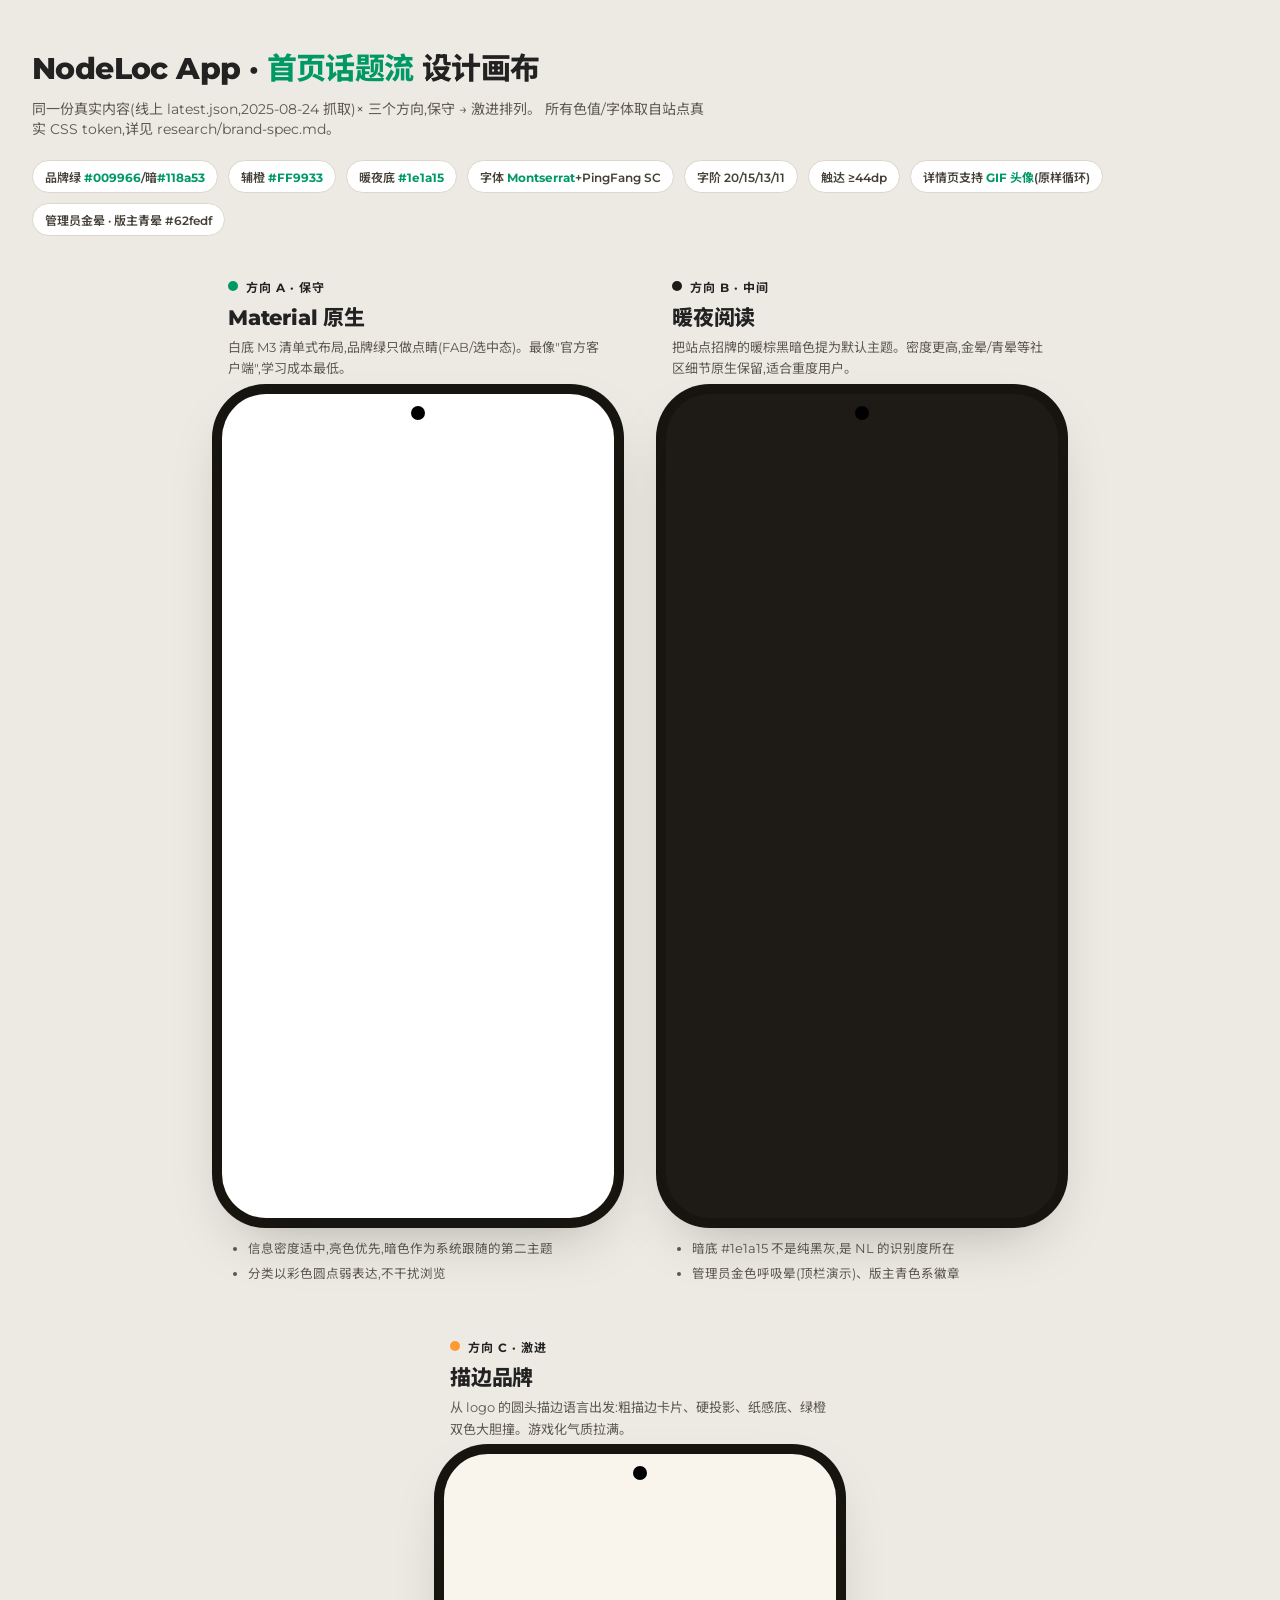
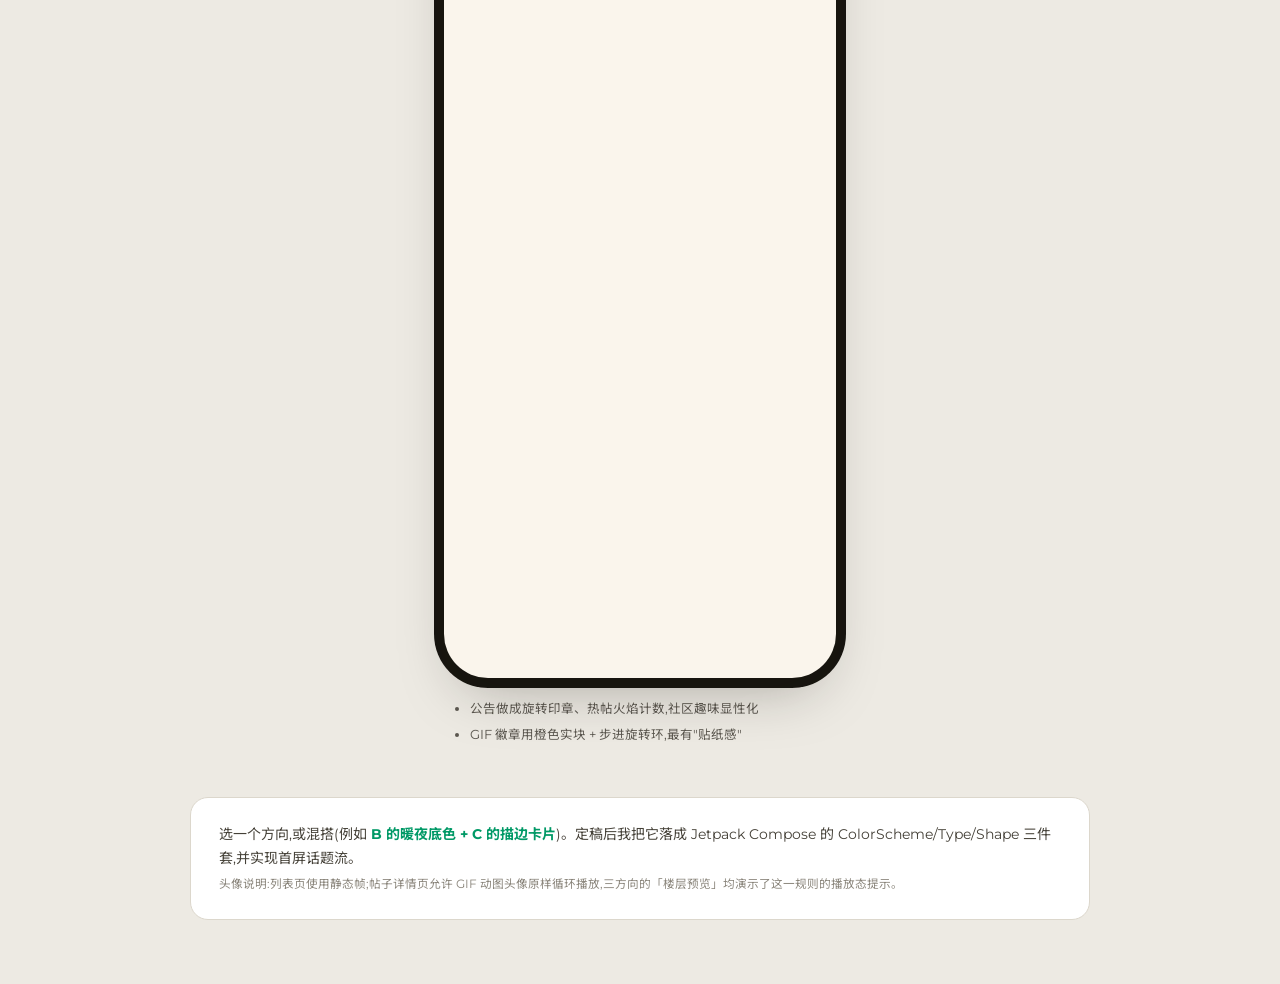
==== design/index.html @ 87868654 "docs: 画布重命名为 index.html 以适配 GitHub Pages 直链" ====
<!doctype html>
<html lang="zh-CN">
<head>
<meta charset="utf-8">
<meta name="viewport" content="width=device-width,initial-scale=1">
<title>NodeLoc App 设计画布 · 三方向</title>
<link rel="preconnect" href="https://fonts.googleapis.com">
<link href="https://fonts.googleapis.com/css2?family=Montserrat:wght@500;600;700;800&family=Noto+Sans+SC:wght@400;500;700&display=swap" rel="stylesheet">
<style>
/* ============ 画布页自身(非手机屏) ============ */
*{margin:0;padding:0;box-sizing:border-box}
body{background:#edeae3;font-family:Montserrat,"Noto Sans SC","PingFang SC",sans-serif;color:#222;
     padding:44px 32px 64px;-webkit-font-smoothing:antialiased}
.intro{max-width:1340px;margin:0 auto 40px}
.intro h1{font-size:30px;font-weight:800;letter-spacing:-.02em}
.intro h1 em{font-style:normal;color:#009966}
.intro>p{margin-top:10px;font-size:14px;color:#5c5850;max-width:76ch;text-wrap:pretty}
.sys{margin-top:22px;display:flex;flex-wrap:wrap;gap:10px}
.sys span{font-size:12px;font-weight:600;padding:7px 12px;border-radius:999px;background:#fff;color:#454138;border:1px solid #dcd7cc}
.sys span b{color:#009966}
.phones{display:flex;gap:52px;justify-content:center;align-items:flex-start;flex-wrap:wrap;max-width:1400px;margin:0 auto}
.phone{width:392px}
.pitch{padding:0 6px 14px}
.pitch .tag{display:inline-flex;align-items:center;gap:8px;font-size:12px;font-weight:700;letter-spacing:.08em;text-transform:uppercase}
.pitch .tag i{width:10px;height:10px;border-radius:50%;display:inline-block}
.pitch h2{font-size:21px;font-weight:800;margin-top:6px;letter-spacing:-.01em}
.pitch p{font-size:13px;line-height:1.65;color:#5c5850;margin-top:6px;text-wrap:pretty}
.screen{position:relative;width:392px;height:824px;border-radius:44px;overflow:hidden;
        box-shadow:0 24px 60px -18px rgba(30,26,21,.35),0 0 0 10px #17150f;transform-origin:top left}
.punch{position:absolute;top:12px;left:50%;transform:translateX(-50%);width:14px;height:14px;border-radius:50%;background:#000;z-index:60}
.notes{padding:16px 8px 0;font-size:12.5px;line-height:1.7;color:#5c5850}
.notes li{margin-left:18px;margin-top:4px;text-wrap:pretty}
.pick{max-width:900px;margin:52px auto 0;background:#fff;border:1px solid #dcd7cc;border-radius:18px;padding:24px 28px;
      font-size:14px;line-height:1.75;color:#454138;text-wrap:pretty}
.pick b{color:#009966}

/* ============ 共享手机内部结构 ============ */
.app{position:absolute;inset:0;display:flex;flex-direction:column}
.sbar{height:38px;display:flex;align-items:center;justify-content:space-between;padding:0 26px;font-size:12.5px;font-weight:700;flex:none}
.sbar svg{vertical-align:-2px}
.abar{height:58px;display:flex;align-items:center;gap:12px;padding:0 18px;flex:none;z-index:50}
.abar .logo{height:21px;display:block}
.abar .grow{flex:1}
.iconbtn{width:42px;height:42px;border-radius:50%;display:flex;align-items:center;justify-content:center;cursor:pointer}
.me{position:relative;width:36px;height:36px;border-radius:50%}
.me img{width:100%;height:100%;border-radius:50%;display:block;object-fit:cover}
.chips{display:flex;gap:8px;padding:10px 16px 12px;overflow:hidden;flex:none}
.chip{flex:none;height:36px;padding:0 13px;border-radius:999px;display:inline-flex;align-items:center;gap:7px;
      font-size:13px;font-weight:600;white-space:nowrap;cursor:pointer}
.chip .dot{width:8px;height:8px;border-radius:50%}
.list{flex:1;overflow:hidden;padding:2px 14px 8px;display:flex;flex-direction:column;gap:9px}
.row{border-radius:16px;padding:12px 14px;display:flex;gap:12px;min-height:74px;cursor:pointer}
.avwrap{flex:none;position:relative;width:44px;height:44px}
.av{width:44px;height:44px;border-radius:50%;object-fit:cover;display:block}
.la{width:44px;height:44px;border-radius:50%;display:flex;align-items:center;justify-content:center;
    font-weight:800;font-size:18px}
.rmain{flex:1;min-width:0}
.rtitle{font-size:15px;font-weight:600;line-height:1.38;display:-webkit-box;-webkit-line-clamp:2;-webkit-box-orient:vertical;overflow:hidden;text-wrap:pretty}
.rmeta{display:flex;align-items:center;gap:11px;margin-top:7px;font-size:12px;font-weight:500}
.rmeta .cat{display:inline-flex;align-items:center;gap:5px;font-weight:700}
.rmeta .cat i{width:8px;height:8px;border-radius:50%;display:inline-block}
.rmeta .m{display:inline-flex;align-items:center;gap:4px}
.pin{display:inline-flex;align-items:center;gap:4px;font-size:10.5px;font-weight:800;padding:2px 8px;border-radius:6px;letter-spacing:.05em;vertical-align:2px;margin-right:6px}
.hotf{color:#F1592A;font-weight:800}
/* 楼层预览(帖子详情·GIF头像规则) */
.floor{margin:2px 14px 10px;border-radius:16px;padding:12px 14px;flex:none}
.floor .fh{display:flex;align-items:center;gap:11px}
.floor .fav{position:relative;width:42px;height:42px;flex:none}
.floor .fav img,.floor .fav .la{width:42px;height:42px;border-radius:50%}
.floor .fn{font-size:13.5px;font-weight:700}
.floor .fs{font-size:11.5px;margin-top:2px;font-weight:500}
.gifbadge{margin-left:auto;display:inline-flex;align-items:center;gap:5px;font-size:10px;font-weight:800;letter-spacing:.06em;
          padding:4px 9px;border-radius:999px;flex:none}
.floor p{font-size:13px;line-height:1.6;margin-top:9px;display:-webkit-box;-webkit-line-clamp:2;-webkit-box-orient:vertical;overflow:hidden;text-wrap:pretty}
@keyframes gifring{to{transform:rotate(360deg)}}
.gifring{position:absolute;inset:-4px;border-radius:50%;pointer-events:none}
/* 底部导航 */
.nav{height:78px;display:flex;align-items:flex-start;padding-top:9px;flex:none}
.nv{flex:1;display:flex;flex-direction:column;align-items:center;gap:3px;font-size:11px;font-weight:600;cursor:pointer}
.nvpill{width:56px;height:30px;border-radius:999px;display:flex;align-items:center;justify-content:center}
.fab{position:absolute;right:18px;bottom:96px;width:56px;height:56px;border-radius:18px;display:flex;align-items:center;justify-content:center;
     cursor:pointer;box-shadow:0 10px 24px -6px rgba(0,153,102,.5)}
.fabc{position:absolute;left:50%;bottom:88px;transform:translateX(-50%);width:62px;height:62px;border-radius:50%;
      display:flex;align-items:center;justify-content:center;cursor:pointer}

/* ============ 方向 A · Material 原生 ============ */
.dir-a .screen{background:#fff}
.dir-a .sbar{color:#222}
.dir-a .abar{background:#fff;border-bottom:1px solid #eceef0}
.dir-a .iconbtn{color:#45494d}
.dir-a .me{box-shadow:0 0 0 2px #fff,0 0 0 4px #00996633}
.dir-a .chips{background:#fff}
.dir-a .chip{background:#f3f4f6;color:#5c6166}
.dir-a .chip.on{background:#e2f3ec;color:#007a52}
.dir-a .chip .dot{opacity:.9}
.dir-a .row{background:#f8f9fa}
.dir-a .rtitle{color:#202124}
.dir-a .rmeta{color:#697077}
.dir-a .pin{background:#F1592A;color:#fff}
.dir-a .floor{background:#f2f7f5;border:1px solid #e2ebe7}
.dir-a .fn{color:#202124}.dir-a .fs{color:#697077}.dir-a .floor p{color:#3c4043}
.dir-a .gifbadge{background:#e2f3ec;color:#007a52}
.dir-a .gifring{background:conic-gradient(#009966 25%,transparent 0 100%);animation:gifring 2.4s linear infinite;opacity:.85}
.dir-a .nav{background:#fff;border-top:1px solid #eceef0}
.dir-a .nv{color:#9aa0a6}
.dir-a .nv.on{color:#007a52}
.dir-a .nvpill{background:transparent}
.dir-a .nv.on .nvpill{background:#e2f3ec}
.dir-a .fab{background:#009966;color:#fff}
.dir-a .hotf{color:#c5221f}

/* ============ 方向 B · 暖夜阅读 ============ */
.dir-b .screen{background:#1e1a15}
.dir-b .sbar{color:#ddd6cb}
.dir-b .abar{background:#12100d}
.dir-b .iconbtn{color:#b9ac99}
.dir-b .me{box-shadow:0 0 0 2px #12100d,0 0 0 3.5px #f5bf03;animation:pulseB 3s ease-in-out infinite}
@keyframes pulseB{0%,100%{box-shadow:0 0 0 2px #12100d,0 0 10px 2px rgba(245,191,3,.35)}50%{box-shadow:0 0 0 2px #12100d,0 0 20px 5px rgba(245,191,3,.6)}}
.dir-b .chip{background:#2a241d;color:#b3a793}
.dir-b .chip.on{background:#12331f;color:#3ecf82}
.dir-b .row{background:#272119;border:1px solid #372f24}
.dir-b .rtitle{color:#e8e0d2}
.dir-b .rmeta{color:#a39684}
.dir-b .pin{background:#F1592A;color:#fff}
.dir-b .hotf{color:#ff7a45}
.dir-b .floor{background:#231d16;border:1px solid #372f24}
.dir-b .fn{color:#efe7d8}.dir-b .fs{color:#a39684}.dir-b .floor p{color:#cfc4b1}
.dir-b .gifbadge{background:#0e2e22;color:#62fedf}
.dir-b .gifring{background:conic-gradient(#118a53 25%,transparent 0 100%);animation:gifring 2.4s linear infinite;opacity:.9}
.dir-b .nav{background:#12100d}
.dir-b .nv{color:#7a7060}
.dir-b .nv.on{color:#3ecf82}
.dir-b .list{gap:8px}
.dir-b .row{min-height:70px;padding:11px 13px}

/* ============ 方向 C · 描边品牌 ============ */
.dir-c .screen{background:#faf5ec}
.dir-c .sbar{color:#223029}
.dir-c .abar{background:#faf5ec;border-bottom:2px solid #223029}
.dir-c .abar .logo{height:26px}
.dir-c .iconbtn{color:#223029;border:2px solid #223029;background:#fff}
.dir-c .me{box-shadow:0 0 0 2px #faf5ec,0 0 0 4px #223029}
.dir-c .chip{background:#fff;border:2px solid #223029;color:#223029;border-radius:12px}
.dir-c .chip.on{background:#009966;border-color:#223029;color:#fff}
.dir-c .chip:not(.on) .dot{outline:2px solid #223029;outline-offset:-2px}
.dir-c .row{background:#fff;border:2px solid #223029;border-radius:18px;box-shadow:4px 4px 0 rgba(34,48,41,.14)}
.dir-c .rtitle{color:#223029}
.dir-c .rmeta{color:#68736d}
.dir-c .pin{background:#fff;color:#c2410c;border:2px solid #F1592A;transform:rotate(-3deg)}
.dir-c .hotf{color:#c2410c}
.dir-c .floor{background:#fff;border:2px dashed #223029;border-radius:18px}
.dir-c .fn{color:#223029}.dir-c .fs{color:#68736d}.dir-c .floor p{color:#414d47}
.dir-c .gifbadge{background:#FF9933;color:#223029;border:2px solid #223029}
.dir-c .gifring{background:conic-gradient(#FF9933 25%,#223029 0 50%,transparent 0 100%);animation:gifring 2s steps(4) infinite}
.dir-c .nav{background:#faf5ec;border-top:2px solid #223029}
.dir-c .nv{color:#8a938d}
.dir-c .nv.on{color:#223029;font-weight:800}
</style>
</head>
<body>

<header class="intro">
  <h1>NodeLoc App · <em>首页话题流</em> 设计画布</h1>
  <p>同一份真实内容(线上 latest.json,2025-08-24 抓取)× 三个方向,保守 → 激进排列。
     所有色值/字体取自站点真实 CSS token,详见 research/brand-spec.md。</p>
  <div class="sys">
    <span>品牌绿 <b>#009966</b>/暗<b>#118a53</b></span><span>辅橙 <b>#FF9933</b></span>
    <span>暖夜底 <b>#1e1a15</b></span><span>字体 <b>Montserrat</b>+PingFang SC</span>
    <span>字阶 20/15/13/11</span><span>触达 ≥44dp</span><span>详情页支持 <b>GIF 头像</b>(原样循环)</span>
    <span>管理员金晕 · 版主青晕 #62fedf</span>
  </div>
</header>

<main class="phones">

<!-- ═══════════ A ═══════════ -->
<section class="phone dir-a">
  <div class="pitch">
    <span class="tag"><i style="background:#009966"></i>方向 A · 保守</span>
    <h2>Material 原生</h2>
    <p>白底 M3 清单式布局,品牌绿只做点睛(FAB/选中态)。最像"官方客户端",学习成本最低。</p>
  </div>
  <div class="screen"><div class="punch"></div><div class="app" id="app-a"></div></div>
  <ul class="notes"><li>信息密度适中,亮色优先,暗色作为系统跟随的第二主题</li><li>分类以彩色圆点弱表达,不干扰浏览</li></ul>
</section>

<!-- ═══════════ B ═══════════ -->
<section class="phone dir-b">
  <div class="pitch">
    <span class="tag"><i style="background:#1e1a15"></i>方向 B · 中间</span>
    <h2>暖夜阅读</h2>
    <p>把站点招牌的暖棕黑暗色提为默认主题。密度更高,金晕/青晕等社区细节原生保留,适合重度用户。</p>
  </div>
  <div class="screen"><div class="punch"></div><div class="app" id="app-b"></div></div>
  <ul class="notes"><li>暗底 #1e1a15 不是纯黑灰,是 NL 的识别度所在</li><li>管理员金色呼吸晕(顶栏演示)、版主青色系徽章</li></ul>
</section>

<!-- ═══════════ C ═══════════ -->
<section class="phone dir-c">
  <div class="pitch">
    <span class="tag"><i style="background:#FF9933"></i>方向 C · 激进</span>
    <h2>描边品牌</h2>
    <p>从 logo 的圆头描边语言出发:粗描边卡片、硬投影、纸感底、绿橙双色大胆撞。游戏化气质拉满。</p>
  </div>
  <div class="screen"><div class="punch"></div><div class="app" id="app-c"></div></div>
  <ul class="notes"><li>公告做成旋转印章、热帖火焰计数,社区趣味显性化</li><li>GIF 徽章用橙色实块 + 步进旋转环,最有"贴纸感"</li></ul>
</section>

</main>

<footer class="pick">
  选一个方向,或混搭(例如 <b>B 的暖夜底色 + C 的描边卡片</b>)。定稿后我把它落成 Jetpack Compose 的
  ColorScheme/Type/Shape 三件套,并实现首屏话题流。
  <br><small style="color:#8a857b">头像说明:列表页使用静态帧;帖子详情页允许 GIF 动图头像原样循环播放,三方向的「楼层预览」均演示了这一规则的播放态提示。</small>
</footer>

<script>
const ICONS={
 search:'<svg width="21" height="21" viewBox="0 0 24 24" fill="none" stroke="currentColor" stroke-width="2.4" stroke-linecap="round"><circle cx="11" cy="11" r="7"/><path d="m20 20-3.5-3.5"/></svg>',
 bell:'<svg width="21" height="21" viewBox="0 0 24 24" fill="none" stroke="currentColor" stroke-width="2.2" stroke-linecap="round" stroke-linejoin="round"><path d="M18 8a6 6 0 0 0-12 0c0 7-3 8-3 8h18s-3-1-3-8"/><path d="M13.7 20a2 2 0 0 1-3.4 0"/></svg>',
 home:'<svg width="22" height="22" viewBox="0 0 24 24" fill="none" stroke="currentColor" stroke-width="2.2" stroke-linecap="round" stroke-linejoin="round"><path d="m3 10 9-7 9 7v10a1 1 0 0 1-1 1h-5v-6h-6v6H4a1 1 0 0 1-1-1z"/></svg>',
 grid:'<svg width="22" height="22" viewBox="0 0 24 24" fill="none" stroke="currentColor" stroke-width="2.2" stroke-linecap="round"><rect x="3" y="3" width="7" height="7" rx="1.5"/><rect x="14" y="3" width="7" height="7" rx="1.5"/><rect x="3" y="14" width="7" height="7" rx="1.5"/><rect x="14" y="14" width="7" height="7" rx="1.5"/></svg>',
 msg:'<svg width="22" height="22" viewBox="0 0 24 24" fill="none" stroke="currentColor" stroke-width="2.2" stroke-linecap="round" stroke-linejoin="round"><path d="M21 12a8 8 0 0 1-8 8H4l2.4-2.4A8 8 0 1 1 21 12z"/></svg>',
 user:'<svg width="22" height="22" viewBox="0 0 24 24" fill="none" stroke="currentColor" stroke-width="2.2" stroke-linecap="round"><circle cx="12" cy="8" r="4"/><path d="M4 21c1.5-4 5-5.5 8-5.5s6.5 1.5 8 5.5"/></svg>,
 plus:'<svg width="26" height="26" viewBox="0 0 24 24" fill="none" stroke="currentColor" stroke-width="2.6" stroke-linecap="round"><path d="M12 5v14M5 12h14"/></svg>'.replace('</svg>,',''),
 bubble:'<svg width="13" height="13" viewBox="0 0 24 24" fill="none" stroke="currentColor" stroke-width="2.6" stroke-linecap="round" stroke-linejoin="round"><path d="M21 12a8 8 0 0 1-8 8H4l2.4-2.4A8 8 0 1 1 21 12z"/></svg>',
 eye:'<svg width="14" height="14" viewBox="0 0 24 24" fill="none" stroke="currentColor" stroke-width="2.4" stroke-linecap="round" stroke-linejoin="round"><path d="M2 12s3.5-7 10-7 10 7 10 7-3.5 7-10 7-10-7-10-7z"/><circle cx="12" cy="12" r="3"/></svg>',
 flame:'<svg width="12" height="12" viewBox="0 0 24 24" fill="currentColor"><path d="M12 2c1 4-3 5-3 9a3 3 0 0 0 6 0c0-1.5-.8-2.4-.8-2.4S17 10 17 14a5 5 0 0 1-10 0C7 8 13 7 12 2z"/></svg>',
 pin:'<svg width="11" height="11" viewBox="0 0 24 24" fill="currentColor"><path d="M16 3l5 5-6 2-4 7-2-2-5 6 6-5-2-2 7-4z"/></svg>',
 gifplay:'<svg width="11" height="11" viewBox="0 0 24 24" fill="currentColor"><path d="M8 5v14l11-7z"/></svg>'
};
// ↑ plus icon 修正(避免转义问题)
ICONS.plus='<svg width="26" height="26" viewBox="0 0 24 24" fill="none" stroke="currentColor" stroke-width="2.6" stroke-linecap="round"><path d="M12 5v14M5 12h14"/></svg>';

const ROWS=[
 {t:"商家推广信息请统一发到推广节点",cat:"公告",cc:"#F1592A",pin:1,p:29,l:41,v:680,u:"daryenr",av:"assets/avatar-daryenr.png",ago:"59 分钟"},
 {t:"RemakeFace Pro高级版逆向Web支持9款生图模型，支持API调用开箱即用",cat:"AI",cc:"#0088CC",u:"shf_huang",ago:"7 分钟"},
 {t:"新一轮的12个月学生优惠gemini pro又又来了",cat:"羊毛党",cc:"#0088CC",hot:1,p:61,l:16,v:801,u:"153526739",ago:"8 分钟"},
 {t:"anyns.io 免费权威 DNS 入驻 NL：分线解析、自定义线路、CF 加速、DDNS、API",cat:"推广",cc:"#921665",u:"yuqi9",ago:"8 分钟"},
 {t:"搞了一个月的家宽，不知道可以干嘛用？",cat:"杂谈",cc:"#FFA500",u:"cc1359",ago:"9 分钟"},
 {t:"浅浅优化CM大佬25年的杰作（提前祝大家过个小年）",cat:"AI",cc:"#0088CC",hot:1,p:210,l:73,v:1474,u:"Wcowin",ago:"9 分钟"}
];
const CHIPS=[["全部",1],["互联网服务",0,"#2cb2b5"],["VPS",0,"#E45735"],["AI",0,"#0088CC"],["羊毛党",0,"#0088CC"],["数码与硬件",0,"#3184c4"],["优惠情报",0,"#dd3c3c"]];
const PAL=["#0088CC","#F1592A","#549447","#921665","#E45735","#652D90"];
function laBg(u){let h=0;for(const c of u)h=(h*31+c.charCodeAt(0))>>>0;return PAL[h%PAL.length];}
function laHTML(u,dark){
 const c=laBg(u);
 return '<div class="la" style="background:'+c+(dark?'26':'1f')+';color:'+c+'">'+u[0].toUpperCase()+'</div>';
}
function avHTML(r,dark){
 return r.av ? '<img class="av" src="'+r.av+'" alt="">'
             : '<div class="avwrap">'+laHTML(r.u,dark)+'</div>';
}
function rowHTML(r,dark){
 return '<div class="row"><div class="avwrap">'+(r.av?'<img class="av" src="'+r.av+'" alt="">':laHTML(r.u,dark))+'</div>'+
 '<div class="rmain"><div class="rtitle">'+
 (r.pin?'<span class="pin">'+ICONS.pin+'公告</span>':'')+r.t+'</div>'+
 '<div class="rmeta"><span class="cat"><i style="background:'+r.cc+'"></i>'+r.cat+'</span>'+
 (r.p?'<span class="m">'+ICONS.bubble+r.p+'</span>':'')+
 '<span class="m">'+ICONS.eye+(r.v??2)+'</span>'+
 (r.hot?'<span class="m hotf">'+ICONS.flame+'热</span>':'')+
 '<span class="m" style="margin-left:auto">'+r.ago+'</span></div></div></div>';
}
function build(dir,dark){
 const logo='<img class="logo" src="assets/nodeloc-logo.svg" alt="NodeLoc">';
 return ''+
 '<div class="sbar"><span>9:41</span><span>G▂▄▆ ᯤ ▮</span></div>'+
 '<div class="abar">'+logo+'<span class="grow"></span>'+
   '<span class="iconbtn">'+ICONS.search+'</span>'+
   '<span class="iconbtn">'+ICONS.bell+'</span>'+
   '<span class="me"><img src="assets/avatar-james.png" alt=""></span></div>'+
 '<div class="chips">'+CHIPS.map(c=>{
   const st=c[2]?'<span class="dot" style="background:'+c[2]+'"></span>':'';
   return '<span class="chip'+(c[1]?' on':'')+'">'+st+c[0]+'</span>';}).join('')+'</div>'+
 '<div class="list">'+ROWS.map(r=>rowHTML(r,dark)).join('')+'</div>'+
 '<div class="floor"><div class="fh">'+
   '<span class="fav"><span class="gifring"></span><img src="assets/avatar-james.png" alt=""></span>'+
   '<div><div class="fn">James <span style="font-size:10px;font-weight:800;color:'+(dark?'#f5bf03':'#b8860b')+'">ADMIN</span></div>'+
   '<div class="fs">3 楼 · 楼主 · 刚刚</div></div>'+
   '<span class="gifbadge">'+ICONS.gifplay+'GIF 头像</span></div>'+
   '<p>详情页头像支持动图:这里按原样循环播放,不做任何滤镜或遮罩;列表页仍取静帧保证性能。</p></div>'+
 '<div class="nav">'+
   ['home|首页', 'grid|分类', 'msg|消息', 'user|我的'].map((s,i)=>{
     const [ic,label]=s.split('|');
     return '<span class="nv'+(i===0?' on':'')+'"><span class="nvpill">'+ICONS[ic]+'</span>'+label+'</span>';}).join('')+
 '</div>'+
 (dir==='a'?'<span class="fab">'+ICONS.plus+'</span>':
  dir==='c'?'<span class="fabc" style="background:#FF9933;border:2.5px solid #223029;box-shadow:3px 3px 0 #223029;color:#223029">'+ICONS.plus+'</span>':'');
}
document.getElementById('app-a').innerHTML=build('a',false);
document.getElementById('app-b').innerHTML=build('b',true);
document.getElementById('app-c').innerHTML=build('c',false);
</script>
</body>
</html>
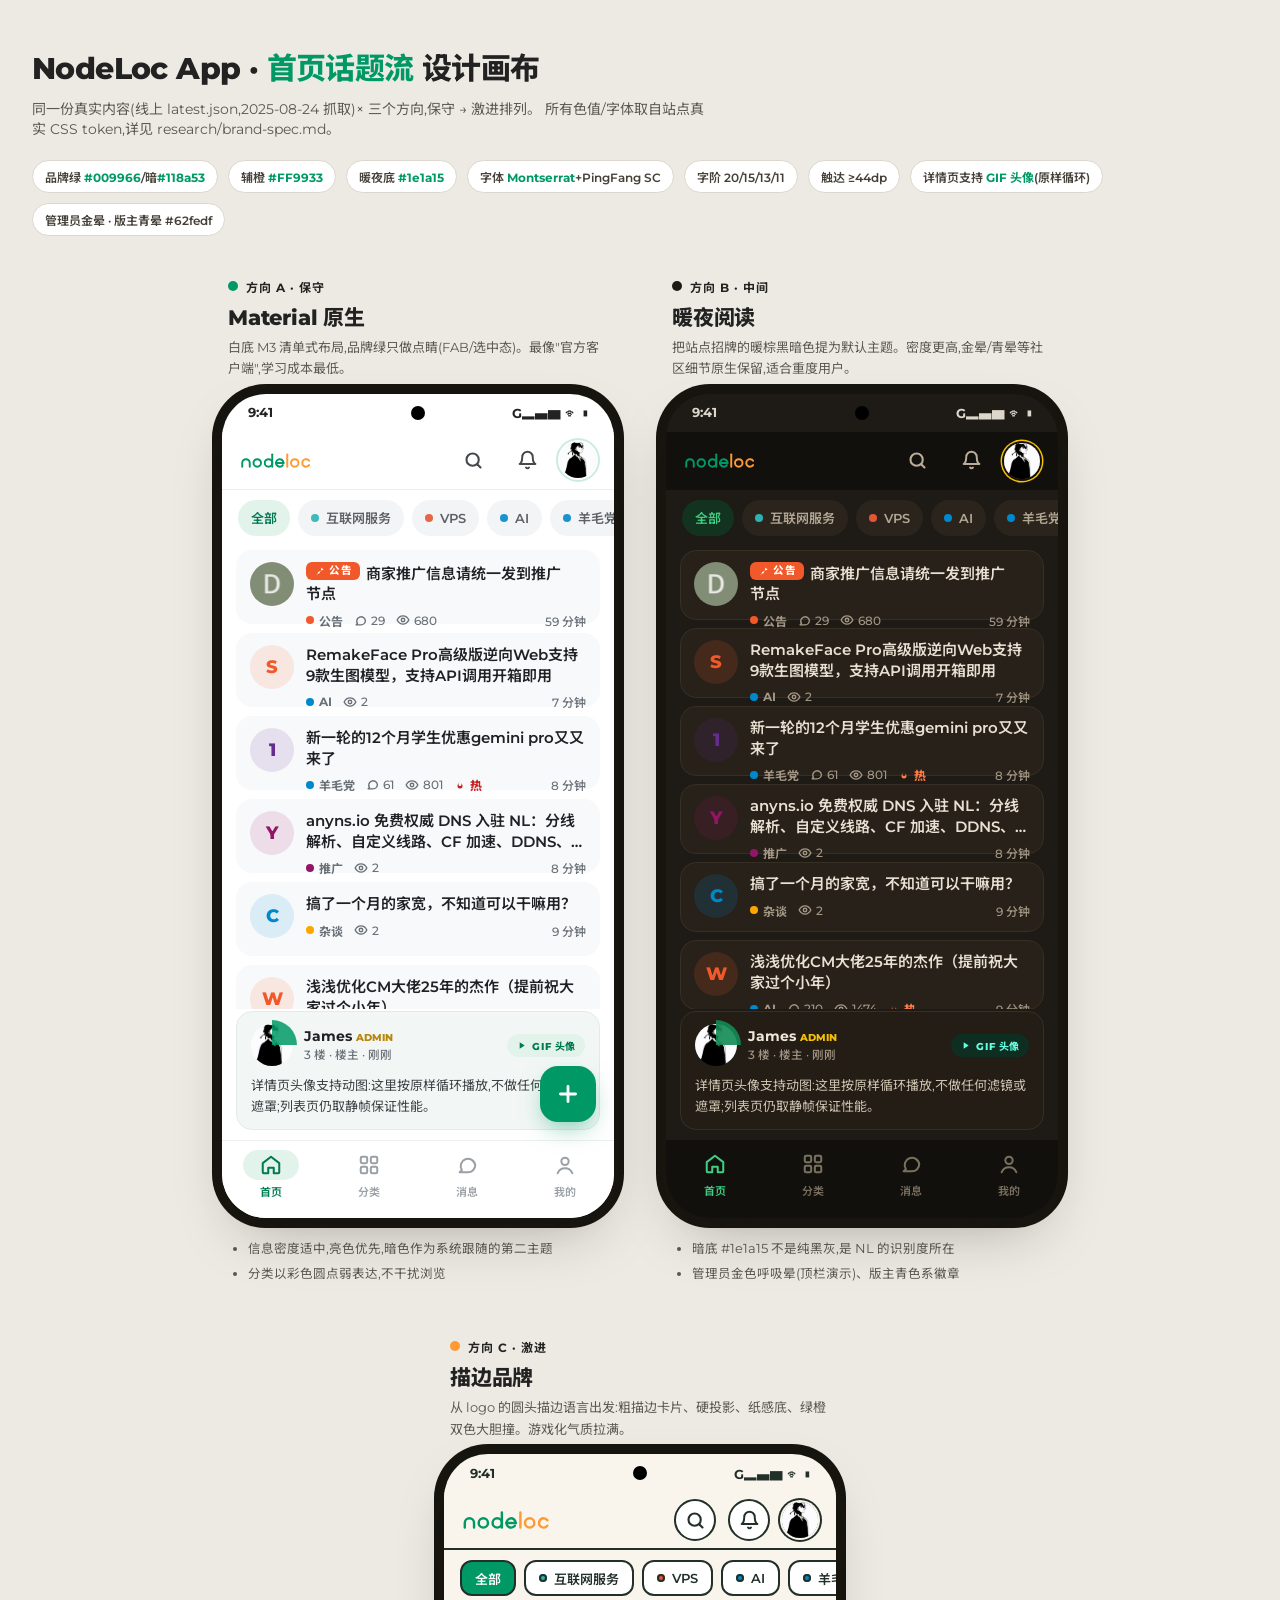
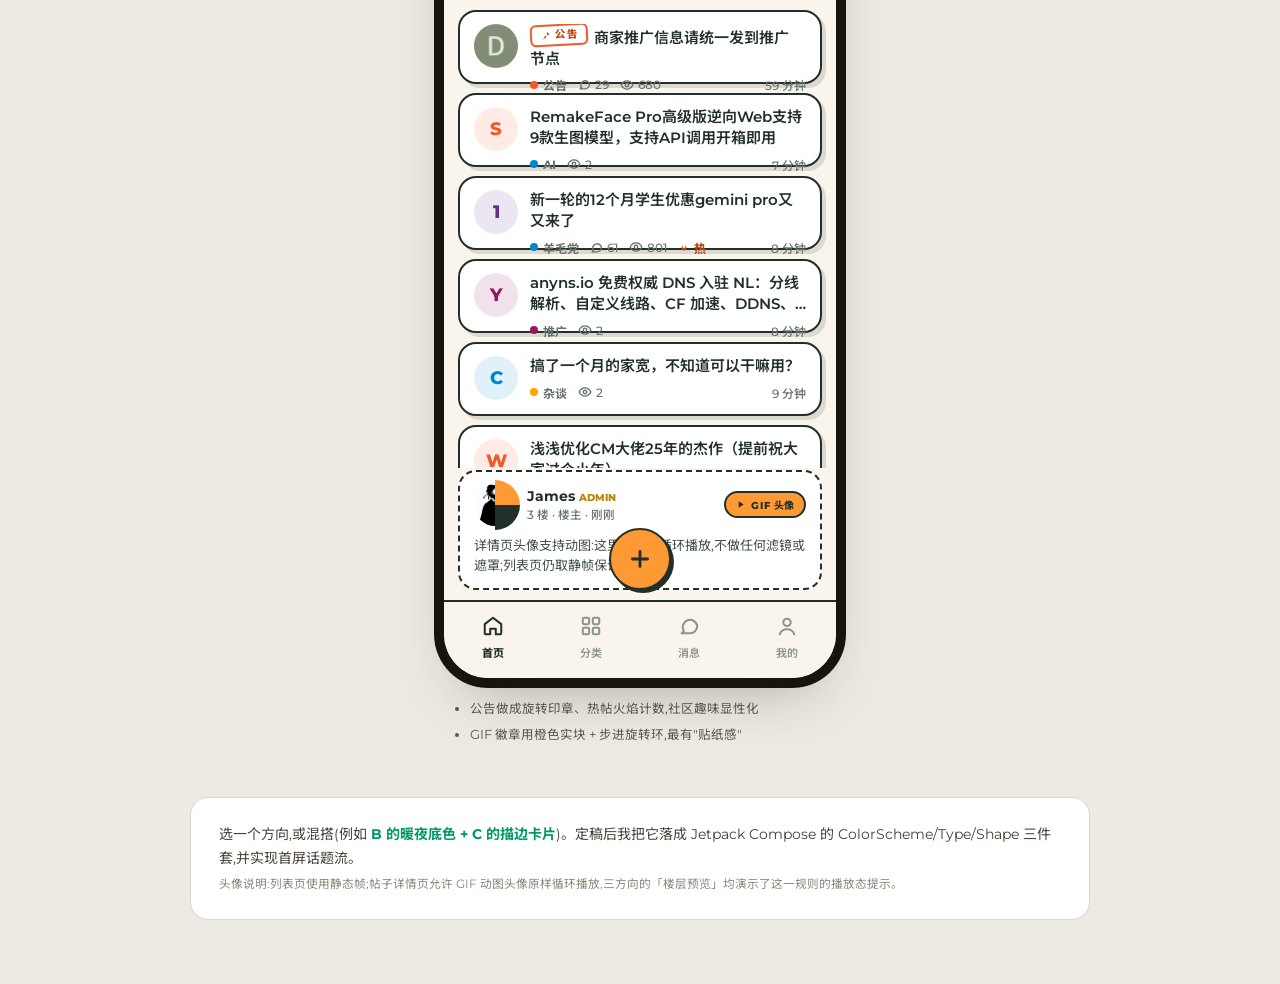
==== commit 6aee697f: "fix: 修复画布脚本缺失引号导致的白屏" ====
--- a/design/index.html
+++ b/design/index.html
@@ -221,16 +221,14 @@
  home:'<svg width="22" height="22" viewBox="0 0 24 24" fill="none" stroke="currentColor" stroke-width="2.2" stroke-linecap="round" stroke-linejoin="round"><path d="m3 10 9-7 9 7v10a1 1 0 0 1-1 1h-5v-6h-6v6H4a1 1 0 0 1-1-1z"/></svg>',
  grid:'<svg width="22" height="22" viewBox="0 0 24 24" fill="none" stroke="currentColor" stroke-width="2.2" stroke-linecap="round"><rect x="3" y="3" width="7" height="7" rx="1.5"/><rect x="14" y="3" width="7" height="7" rx="1.5"/><rect x="3" y="14" width="7" height="7" rx="1.5"/><rect x="14" y="14" width="7" height="7" rx="1.5"/></svg>',
  msg:'<svg width="22" height="22" viewBox="0 0 24 24" fill="none" stroke="currentColor" stroke-width="2.2" stroke-linecap="round" stroke-linejoin="round"><path d="M21 12a8 8 0 0 1-8 8H4l2.4-2.4A8 8 0 1 1 21 12z"/></svg>',
- user:'<svg width="22" height="22" viewBox="0 0 24 24" fill="none" stroke="currentColor" stroke-width="2.2" stroke-linecap="round"><circle cx="12" cy="8" r="4"/><path d="M4 21c1.5-4 5-5.5 8-5.5s6.5 1.5 8 5.5"/></svg>,
- plus:'<svg width="26" height="26" viewBox="0 0 24 24" fill="none" stroke="currentColor" stroke-width="2.6" stroke-linecap="round"><path d="M12 5v14M5 12h14"/></svg>'.replace('</svg>,',''),
+ user:'<svg width="22" height="22" viewBox="0 0 24 24" fill="none" stroke="currentColor" stroke-width="2.2" stroke-linecap="round"><circle cx="12" cy="8" r="4"/><path d="M4 21c1.5-4 5-5.5 8-5.5s6.5 1.5 8 5.5"/></svg>',
+ plus:'<svg width="26" height="26" viewBox="0 0 24 24" fill="none" stroke="currentColor" stroke-width="2.6" stroke-linecap="round"><path d="M12 5v14M5 12h14"/></svg>',
  bubble:'<svg width="13" height="13" viewBox="0 0 24 24" fill="none" stroke="currentColor" stroke-width="2.6" stroke-linecap="round" stroke-linejoin="round"><path d="M21 12a8 8 0 0 1-8 8H4l2.4-2.4A8 8 0 1 1 21 12z"/></svg>',
  eye:'<svg width="14" height="14" viewBox="0 0 24 24" fill="none" stroke="currentColor" stroke-width="2.4" stroke-linecap="round" stroke-linejoin="round"><path d="M2 12s3.5-7 10-7 10 7 10 7-3.5 7-10 7-10-7-10-7z"/><circle cx="12" cy="12" r="3"/></svg>',
  flame:'<svg width="12" height="12" viewBox="0 0 24 24" fill="currentColor"><path d="M12 2c1 4-3 5-3 9a3 3 0 0 0 6 0c0-1.5-.8-2.4-.8-2.4S17 10 17 14a5 5 0 0 1-10 0C7 8 13 7 12 2z"/></svg>',
  pin:'<svg width="11" height="11" viewBox="0 0 24 24" fill="currentColor"><path d="M16 3l5 5-6 2-4 7-2-2-5 6 6-5-2-2 7-4z"/></svg>',
  gifplay:'<svg width="11" height="11" viewBox="0 0 24 24" fill="currentColor"><path d="M8 5v14l11-7z"/></svg>'
 };
-// ↑ plus icon 修正(避免转义问题)
-ICONS.plus='<svg width="26" height="26" viewBox="0 0 24 24" fill="none" stroke="currentColor" stroke-width="2.6" stroke-linecap="round"><path d="M12 5v14M5 12h14"/></svg>';
 
 const ROWS=[
  {t:"商家推广信息请统一发到推广节点",cat:"公告",cc:"#F1592A",pin:1,p:29,l:41,v:680,u:"daryenr",av:"assets/avatar-daryenr.png",ago:"59 分钟"},
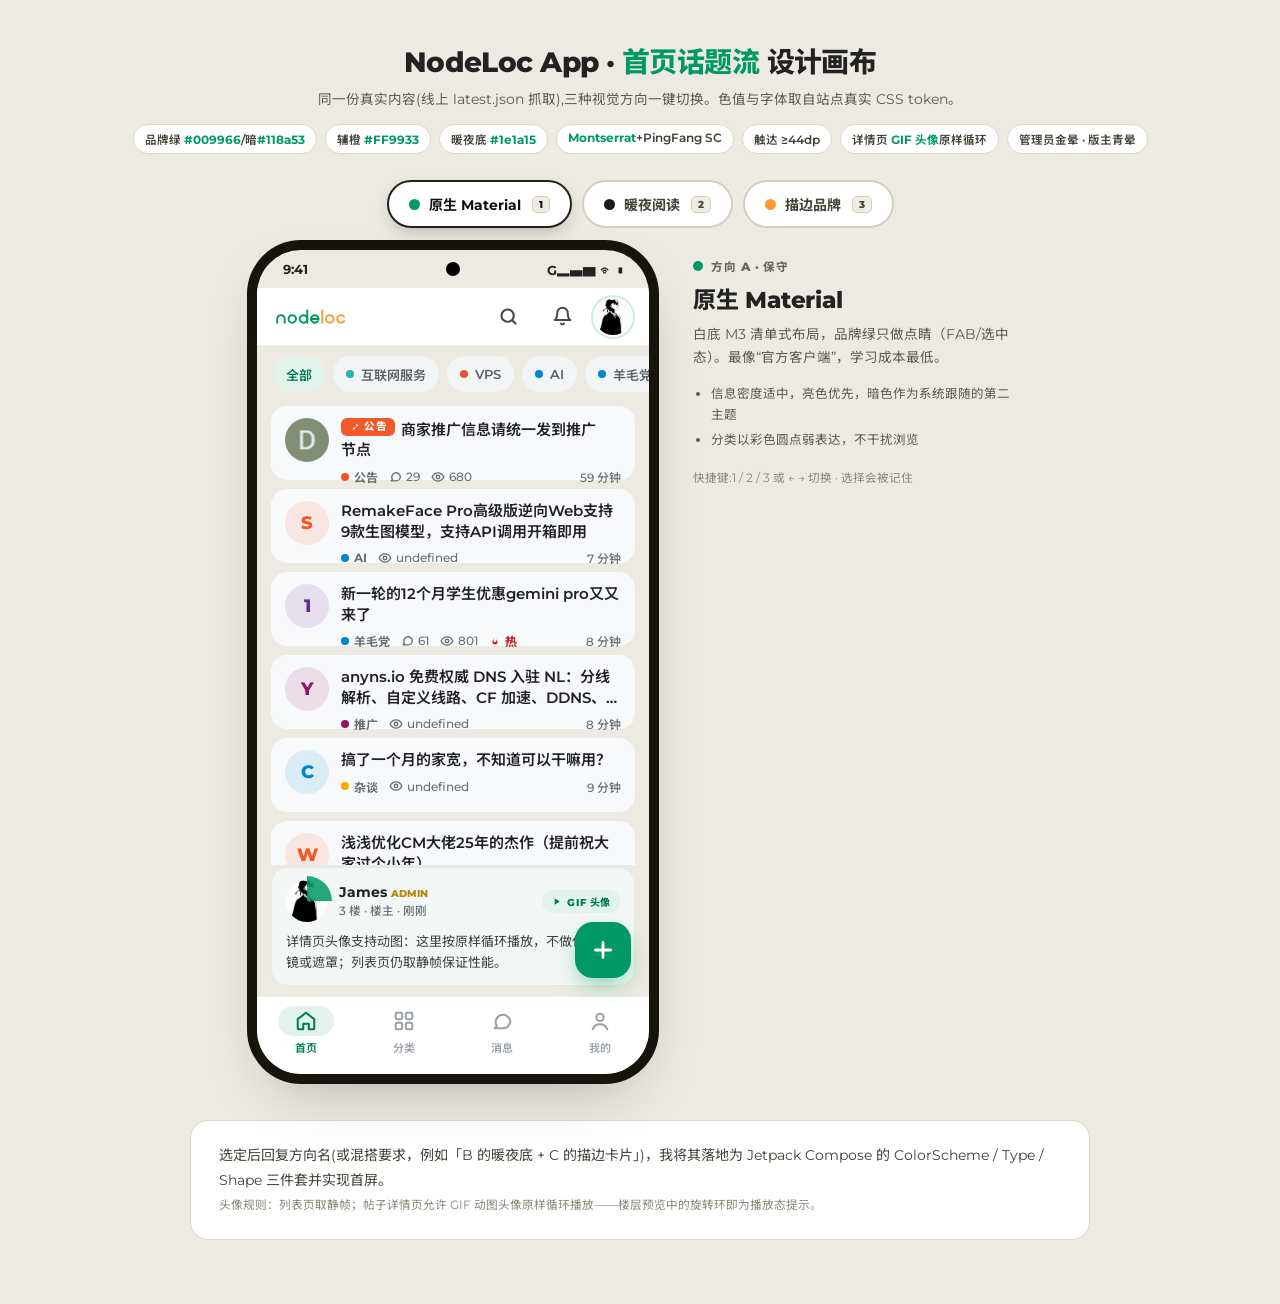
==== commit 621665be: "feat: 设计画布改为单屏三向切换(键盘1/2/3·方向键·记忆选择)" ====
--- a/design/index.html
+++ b/design/index.html
@@ -3,41 +3,54 @@
 <head>
 <meta charset="utf-8">
 <meta name="viewport" content="width=device-width,initial-scale=1">
-<title>NodeLoc App 设计画布 · 三方向</title>
+<title>NodeLoc App 设计画布 · 三向切换</title>
 <link rel="preconnect" href="https://fonts.googleapis.com">
 <link href="https://fonts.googleapis.com/css2?family=Montserrat:wght@500;600;700;800&family=Noto+Sans+SC:wght@400;500;700&display=swap" rel="stylesheet">
 <style>
-/* ============ 画布页自身(非手机屏) ============ */
 *{margin:0;padding:0;box-sizing:border-box}
 body{background:#edeae3;font-family:Montserrat,"Noto Sans SC","PingFang SC",sans-serif;color:#222;
-     padding:44px 32px 64px;-webkit-font-smoothing:antialiased}
-.intro{max-width:1340px;margin:0 auto 40px}
-.intro h1{font-size:30px;font-weight:800;letter-spacing:-.02em}
+     padding:40px 28px 64px;-webkit-font-smoothing:antialiased}
+.intro{max-width:1100px;margin:0 auto 26px;text-align:center}
+.intro h1{font-size:28px;font-weight:800;letter-spacing:-.02em}
 .intro h1 em{font-style:normal;color:#009966}
-.intro>p{margin-top:10px;font-size:14px;color:#5c5850;max-width:76ch;text-wrap:pretty}
-.sys{margin-top:22px;display:flex;flex-wrap:wrap;gap:10px}
-.sys span{font-size:12px;font-weight:600;padding:7px 12px;border-radius:999px;background:#fff;color:#454138;border:1px solid #dcd7cc}
-.sys span b{color:#009966}
-.phones{display:flex;gap:52px;justify-content:center;align-items:flex-start;flex-wrap:wrap;max-width:1400px;margin:0 auto}
-.phone{width:392px}
-.pitch{padding:0 6px 14px}
-.pitch .tag{display:inline-flex;align-items:center;gap:8px;font-size:12px;font-weight:700;letter-spacing:.08em;text-transform:uppercase}
-.pitch .tag i{width:10px;height:10px;border-radius:50%;display:inline-block}
-.pitch h2{font-size:21px;font-weight:800;margin-top:6px;letter-spacing:-.01em}
-.pitch p{font-size:13px;line-height:1.65;color:#5c5850;margin-top:6px;text-wrap:pretty}
+.intro p{margin-top:8px;font-size:13.5px;color:#5c5850;text-wrap:pretty}
+.sys{margin-top:16px;display:flex;flex-wrap:wrap;gap:8px;justify-content:center}
+.sys span{font-size:11.5px;font-weight:600;padding:6px 11px;border-radius:999px;background:#fff;color:#454138;border:1px solid #dcd7cc}
+.sys b{color:#009966}
+
+/* 切换器 */
+.switcher{display:flex;justify-content:center;gap:10px;margin:26px 0 22px;flex-wrap:wrap}
+.swbtn{display:inline-flex;align-items:center;gap:9px;padding:12px 20px;border-radius:999px;border:2px solid #d5cfc3;
+       background:#fff;font:inherit;font-size:14px;font-weight:700;color:#454138;cursor:pointer;
+       transition:transform .15s ease,border-color .15s ease,box-shadow .15s ease}
+.swbtn i{width:11px;height:11px;border-radius:50%;display:inline-block}
+.swbtn:hover{transform:translateY(-2px)}
+.swbtn.on{border-color:#222;color:#111;box-shadow:0 6px 18px -6px rgba(30,26,21,.35)}
+.kbd{font-size:10px;font-weight:800;background:#efece4;border:1px solid #d5cfc3;border-radius:5px;padding:1px 6px;margin-left:2px}
+
+/* 舞台 */
+.stage-wrap{display:flex;gap:44px;justify-content:center;align-items:flex-start;flex-wrap:wrap;max-width:1000px;margin:0 auto}
+.stage{width:392px;flex:none}
 .screen{position:relative;width:392px;height:824px;border-radius:44px;overflow:hidden;
-        box-shadow:0 24px 60px -18px rgba(30,26,21,.35),0 0 0 10px #17150f;transform-origin:top left}
+        box-shadow:0 24px 60px -18px rgba(30,26,21,.35),0 0 0 10px #17150f;
+        transition:opacity .18s ease}
 .punch{position:absolute;top:12px;left:50%;transform:translateX(-50%);width:14px;height:14px;border-radius:50%;background:#000;z-index:60}
-.notes{padding:16px 8px 0;font-size:12.5px;line-height:1.7;color:#5c5850}
-.notes li{margin-left:18px;margin-top:4px;text-wrap:pretty}
-.pick{max-width:900px;margin:52px auto 0;background:#fff;border:1px solid #dcd7cc;border-radius:18px;padding:24px 28px;
+.side{max-width:330px;min-width:270px;flex:1;padding-top:6px}
+.side .tag{display:inline-flex;align-items:center;gap:8px;font-size:11.5px;font-weight:800;letter-spacing:.08em;text-transform:uppercase;color:#6b6558}
+.side .tag i{width:10px;height:10px;border-radius:50%}
+.side h2{font-size:23px;font-weight:800;margin-top:6px;letter-spacing:-.01em}
+.side>p{font-size:13.5px;line-height:1.7;color:#5c5850;margin-top:8px;text-wrap:pretty}
+.side ul{margin-top:14px;font-size:12.5px;line-height:1.7;color:#5c5850}
+.side li{margin-left:18px;margin-top:4px;text-wrap:pretty}
+.hint{margin-top:18px;font-size:11.5px;color:#8a857b}
+
+.pick{max-width:900px;margin:46px auto 0;background:#fff;border:1px solid #dcd7cc;border-radius:18px;padding:22px 28px;
       font-size:14px;line-height:1.75;color:#454138;text-wrap:pretty}
 .pick b{color:#009966}
 
-/* ============ 共享手机内部结构 ============ */
+/* ===== 手机内部共享结构 ===== */
 .app{position:absolute;inset:0;display:flex;flex-direction:column}
 .sbar{height:38px;display:flex;align-items:center;justify-content:space-between;padding:0 26px;font-size:12.5px;font-weight:700;flex:none}
-.sbar svg{vertical-align:-2px}
 .abar{height:58px;display:flex;align-items:center;gap:12px;padding:0 18px;flex:none;z-index:50}
 .abar .logo{height:21px;display:block}
 .abar .grow{flex:1}
@@ -50,49 +63,41 @@
 .chip .dot{width:8px;height:8px;border-radius:50%}
 .list{flex:1;overflow:hidden;padding:2px 14px 8px;display:flex;flex-direction:column;gap:9px}
 .row{border-radius:16px;padding:12px 14px;display:flex;gap:12px;min-height:74px;cursor:pointer}
-.avwrap{flex:none;position:relative;width:44px;height:44px}
-.av{width:44px;height:44px;border-radius:50%;object-fit:cover;display:block}
-.la{width:44px;height:44px;border-radius:50%;display:flex;align-items:center;justify-content:center;
-    font-weight:800;font-size:18px}
+.avwrap{width:44px;height:44px;flex:none}
+.av,.la{width:44px;height:44px;border-radius:50%;object-fit:cover;display:block}
+.la{display:flex;align-items:center;justify-content:center;font-weight:800;font-size:18px}
 .rmain{flex:1;min-width:0}
 .rtitle{font-size:15px;font-weight:600;line-height:1.38;display:-webkit-box;-webkit-line-clamp:2;-webkit-box-orient:vertical;overflow:hidden;text-wrap:pretty}
 .rmeta{display:flex;align-items:center;gap:11px;margin-top:7px;font-size:12px;font-weight:500}
 .rmeta .cat{display:inline-flex;align-items:center;gap:5px;font-weight:700}
-.rmeta .cat i{width:8px;height:8px;border-radius:50%;display:inline-block}
+.rmeta .cat i{width:8px;height:8px;border-radius:50%}
 .rmeta .m{display:inline-flex;align-items:center;gap:4px}
-.pin{display:inline-flex;align-items:center;gap:4px;font-size:10.5px;font-weight:800;padding:2px 8px;border-radius:6px;letter-spacing:.05em;vertical-align:2px;margin-right:6px}
+.pin{display:inline-flex;align-items:center;gap:4px;font-size:10.5px;font-weight:800;padding:2px 8px;border-radius:6px;letter-spacing:.05em;margin-right:6px;vertical-align:2px}
 .hotf{color:#F1592A;font-weight:800}
-/* 楼层预览(帖子详情·GIF头像规则) */
 .floor{margin:2px 14px 10px;border-radius:16px;padding:12px 14px;flex:none}
 .floor .fh{display:flex;align-items:center;gap:11px}
 .floor .fav{position:relative;width:42px;height:42px;flex:none}
 .floor .fav img,.floor .fav .la{width:42px;height:42px;border-radius:50%}
 .floor .fn{font-size:13.5px;font-weight:700}
 .floor .fs{font-size:11.5px;margin-top:2px;font-weight:500}
-.gifbadge{margin-left:auto;display:inline-flex;align-items:center;gap:5px;font-size:10px;font-weight:800;letter-spacing:.06em;
-          padding:4px 9px;border-radius:999px;flex:none}
+.gifbadge{margin-left:auto;display:inline-flex;align-items:center;gap:5px;font-size:10px;font-weight:800;letter-spacing:.06em;padding:4px 9px;border-radius:999px;flex:none}
 .floor p{font-size:13px;line-height:1.6;margin-top:9px;display:-webkit-box;-webkit-line-clamp:2;-webkit-box-orient:vertical;overflow:hidden;text-wrap:pretty}
 @keyframes gifring{to{transform:rotate(360deg)}}
 .gifring{position:absolute;inset:-4px;border-radius:50%;pointer-events:none}
-/* 底部导航 */
 .nav{height:78px;display:flex;align-items:flex-start;padding-top:9px;flex:none}
 .nv{flex:1;display:flex;flex-direction:column;align-items:center;gap:3px;font-size:11px;font-weight:600;cursor:pointer}
 .nvpill{width:56px;height:30px;border-radius:999px;display:flex;align-items:center;justify-content:center}
-.fab{position:absolute;right:18px;bottom:96px;width:56px;height:56px;border-radius:18px;display:flex;align-items:center;justify-content:center;
-     cursor:pointer;box-shadow:0 10px 24px -6px rgba(0,153,102,.5)}
-.fabc{position:absolute;left:50%;bottom:88px;transform:translateX(-50%);width:62px;height:62px;border-radius:50%;
-      display:flex;align-items:center;justify-content:center;cursor:pointer}
-
-/* ============ 方向 A · Material 原生 ============ */
+.fab{position:absolute;right:18px;bottom:96px;width:56px;height:56px;border-radius:18px;display:flex;align-items:center;justify-content:center;cursor:pointer;box-shadow:0 10px 24px -6px rgba(0,153,102,.5)}
+.fabc{position:absolute;left:50%;bottom:88px;transform:translateX(-50%);width:62px;height:62px;border-radius:50%;display:flex;align-items:center;justify-content:center;cursor:pointer}
+
+/* ===== A 原生 Material ===== */
 .dir-a .screen{background:#fff}
 .dir-a .sbar{color:#222}
 .dir-a .abar{background:#fff;border-bottom:1px solid #eceef0}
 .dir-a .iconbtn{color:#45494d}
 .dir-a .me{box-shadow:0 0 0 2px #fff,0 0 0 4px #00996633}
-.dir-a .chips{background:#fff}
 .dir-a .chip{background:#f3f4f6;color:#5c6166}
 .dir-a .chip.on{background:#e2f3ec;color:#007a52}
-.dir-a .chip .dot{opacity:.9}
 .dir-a .row{background:#f8f9fa}
 .dir-a .rtitle{color:#202124}
 .dir-a .rmeta{color:#697077}
@@ -104,21 +109,20 @@
 .dir-a .nav{background:#fff;border-top:1px solid #eceef0}
 .dir-a .nv{color:#9aa0a6}
 .dir-a .nv.on{color:#007a52}
-.dir-a .nvpill{background:transparent}
 .dir-a .nv.on .nvpill{background:#e2f3ec}
 .dir-a .fab{background:#009966;color:#fff}
 .dir-a .hotf{color:#c5221f}
 
-/* ============ 方向 B · 暖夜阅读 ============ */
+/* ===== B 暖夜阅读 ===== */
 .dir-b .screen{background:#1e1a15}
 .dir-b .sbar{color:#ddd6cb}
 .dir-b .abar{background:#12100d}
 .dir-b .iconbtn{color:#b9ac99}
-.dir-b .me{box-shadow:0 0 0 2px #12100d,0 0 0 3.5px #f5bf03;animation:pulseB 3s ease-in-out infinite}
+.dir-b .me{animation:pulseB 3s ease-in-out infinite}
 @keyframes pulseB{0%,100%{box-shadow:0 0 0 2px #12100d,0 0 10px 2px rgba(245,191,3,.35)}50%{box-shadow:0 0 0 2px #12100d,0 0 20px 5px rgba(245,191,3,.6)}}
 .dir-b .chip{background:#2a241d;color:#b3a793}
 .dir-b .chip.on{background:#12331f;color:#3ecf82}
-.dir-b .row{background:#272119;border:1px solid #372f24}
+.dir-b .row{background:#272119;border:1px solid #372f24;min-height:70px;padding:11px 13px}
 .dir-b .rtitle{color:#e8e0d2}
 .dir-b .rmeta{color:#a39684}
 .dir-b .pin{background:#F1592A;color:#fff}
@@ -130,10 +134,8 @@
 .dir-b .nav{background:#12100d}
 .dir-b .nv{color:#7a7060}
 .dir-b .nv.on{color:#3ecf82}
-.dir-b .list{gap:8px}
-.dir-b .row{min-height:70px;padding:11px 13px}
-
-/* ============ 方向 C · 描边品牌 ============ */
+
+/* ===== C 描边品牌 ===== */
 .dir-c .screen{background:#faf5ec}
 .dir-c .sbar{color:#223029}
 .dir-c .abar{background:#faf5ec;border-bottom:2px solid #223029}
@@ -161,57 +163,31 @@
 
 <header class="intro">
   <h1>NodeLoc App · <em>首页话题流</em> 设计画布</h1>
-  <p>同一份真实内容(线上 latest.json,2025-08-24 抓取)× 三个方向,保守 → 激进排列。
-     所有色值/字体取自站点真实 CSS token,详见 research/brand-spec.md。</p>
+  <p>同一份真实内容(线上 latest.json 抓取),三种视觉方向一键切换。色值与字体取自站点真实 CSS token。</p>
   <div class="sys">
     <span>品牌绿 <b>#009966</b>/暗<b>#118a53</b></span><span>辅橙 <b>#FF9933</b></span>
-    <span>暖夜底 <b>#1e1a15</b></span><span>字体 <b>Montserrat</b>+PingFang SC</span>
-    <span>字阶 20/15/13/11</span><span>触达 ≥44dp</span><span>详情页支持 <b>GIF 头像</b>(原样循环)</span>
-    <span>管理员金晕 · 版主青晕 #62fedf</span>
+    <span>暖夜底 <b>#1e1a15</b></span><span><b>Montserrat</b>+PingFang SC</span>
+    <span>触达 ≥44dp</span><span>详情页 <b>GIF 头像</b>原样循环</span><span>管理员金晕 · 版主青晕</span>
   </div>
 </header>
 
-<main class="phones">
-
-<!-- ═══════════ A ═══════════ -->
-<section class="phone dir-a">
-  <div class="pitch">
-    <span class="tag"><i style="background:#009966"></i>方向 A · 保守</span>
-    <h2>Material 原生</h2>
-    <p>白底 M3 清单式布局,品牌绿只做点睛(FAB/选中态)。最像"官方客户端",学习成本最低。</p>
-  </div>
-  <div class="screen"><div class="punch"></div><div class="app" id="app-a"></div></div>
-  <ul class="notes"><li>信息密度适中,亮色优先,暗色作为系统跟随的第二主题</li><li>分类以彩色圆点弱表达,不干扰浏览</li></ul>
-</section>
-
-<!-- ═══════════ B ═══════════ -->
-<section class="phone dir-b">
-  <div class="pitch">
-    <span class="tag"><i style="background:#1e1a15"></i>方向 B · 中间</span>
-    <h2>暖夜阅读</h2>
-    <p>把站点招牌的暖棕黑暗色提为默认主题。密度更高,金晕/青晕等社区细节原生保留,适合重度用户。</p>
-  </div>
-  <div class="screen"><div class="punch"></div><div class="app" id="app-b"></div></div>
-  <ul class="notes"><li>暗底 #1e1a15 不是纯黑灰,是 NL 的识别度所在</li><li>管理员金色呼吸晕(顶栏演示)、版主青色系徽章</li></ul>
-</section>
-
-<!-- ═══════════ C ═══════════ -->
-<section class="phone dir-c">
-  <div class="pitch">
-    <span class="tag"><i style="background:#FF9933"></i>方向 C · 激进</span>
-    <h2>描边品牌</h2>
-    <p>从 logo 的圆头描边语言出发:粗描边卡片、硬投影、纸感底、绿橙双色大胆撞。游戏化气质拉满。</p>
-  </div>
-  <div class="screen"><div class="punch"></div><div class="app" id="app-c"></div></div>
-  <ul class="notes"><li>公告做成旋转印章、热帖火焰计数,社区趣味显性化</li><li>GIF 徽章用橙色实块 + 步进旋转环,最有"贴纸感"</li></ul>
-</section>
-
-</main>
+<div class="switcher" id="switcher"></div>
+
+<div class="stage-wrap">
+  <div class="stage"><div class="screen dir-a" id="screen"></div></div>
+  <aside class="side">
+    <span class="tag" id="s-tag"></span>
+    <h2 id="s-title"></h2>
+    <p id="s-pitch"></p>
+    <ul id="s-notes"></ul>
+    <div class="hint">快捷键:1 / 2 / 3 或 ← → 切换 · 选择会被记住</div>
+  </aside>
+</div>
 
 <footer class="pick">
-  选一个方向,或混搭(例如 <b>B 的暖夜底色 + C 的描边卡片</b>)。定稿后我把它落成 Jetpack Compose 的
-  ColorScheme/Type/Shape 三件套,并实现首屏话题流。
-  <br><small style="color:#8a857b">头像说明:列表页使用静态帧;帖子详情页允许 GIF 动图头像原样循环播放,三方向的「楼层预览」均演示了这一规则的播放态提示。</small>
+  选定后回复方向名(或混搭要求，例如「B 的暖夜底 + C 的描边卡片」)，我将其落地为 Jetpack Compose 的
+  ColorScheme / Type / Shape 三件套并实现首屏。
+  <br><small style="color:#8a857b">头像规则：列表页取静帧；帖子详情页允许 GIF 动图头像原样循环播放——楼层预览中的旋转环即为播放态提示。</small>
 </footer>
 
 <script>
@@ -240,54 +216,97 @@
 ];
 const CHIPS=[["全部",1],["互联网服务",0,"#2cb2b5"],["VPS",0,"#E45735"],["AI",0,"#0088CC"],["羊毛党",0,"#0088CC"],["数码与硬件",0,"#3184c4"],["优惠情报",0,"#dd3c3c"]];
 const PAL=["#0088CC","#F1592A","#549447","#921665","#E45735","#652D90"];
-function laBg(u){let h=0;for(const c of u)h=(h*31+c.charCodeAt(0))>>>0;return PAL[h%PAL.length];}
+const DIRS={
+ a:{name:"原生 Material",dot:"#009966",level:"方向 A · 保守",dark:false,
+    pitch:"白底 M3 清单式布局，品牌绿只做点睛（FAB/选中态）。最像“官方客户端”，学习成本最低。",
+    notes:["信息密度适中，亮色优先，暗色作为系统跟随的第二主题","分类以彩色圆点弱表达，不干扰浏览"]},
+ b:{name:"暖夜阅读",dot:"#1e1a15",level:"方向 B · 中间",dark:true,
+    pitch:"把站点招牌的暖棕黑暗色提为默认主题。密度更高，金晕/青晕等社区细节原生保留，适合重度用户。",
+    notes:["暗底 #1e1a15 不是纯黑灰，是 NodeLoc 的识别度所在","管理员金色呼吸晕、版主青色系徽章"]},
+ c:{name:"描边品牌",dot:"#FF9933",level:"方向 C · 激进",dark:false,
+    pitch:"从 logo 的圆头描边语言出发：粗描边卡片、硬投影、纸感底、绿橙双色大胆撞。游戏化气质拉满。",
+    notes:["公告做成旋转印章、热帖火焰计数，社区趣味显性化","GIF 徽章用橙色实块 + 步进旋转环，最有贴纸感"]}
+};
+
 function laHTML(u,dark){
- const c=laBg(u);
+ let h=0;for(const c of u)h=(h*31+c.charCodeAt(0))>>>0;
+ const c=PAL[h%PAL.length];
  return '<div class="la" style="background:'+c+(dark?'26':'1f')+';color:'+c+'">'+u[0].toUpperCase()+'</div>';
 }
-function avHTML(r,dark){
- return r.av ? '<img class="av" src="'+r.av+'" alt="">'
-             : '<div class="avwrap">'+laHTML(r.u,dark)+'</div>';
-}
 function rowHTML(r,dark){
- return '<div class="row"><div class="avwrap">'+(r.av?'<img class="av" src="'+r.av+'" alt="">':laHTML(r.u,dark))+'</div>'+
+ const av=r.av?'<img class="av" src="'+r.av+'" alt="">':laHTML(r.u,dark);
+ return '<div class="row"><div class="avwrap">'+av+'</div>'+
  '<div class="rmain"><div class="rtitle">'+
  (r.pin?'<span class="pin">'+ICONS.pin+'公告</span>':'')+r.t+'</div>'+
  '<div class="rmeta"><span class="cat"><i style="background:'+r.cc+'"></i>'+r.cat+'</span>'+
  (r.p?'<span class="m">'+ICONS.bubble+r.p+'</span>':'')+
- '<span class="m">'+ICONS.eye+(r.v??2)+'</span>'+
+ '<span class="m">'+ICONS.eye+r.v+'</span>'+
  (r.hot?'<span class="m hotf">'+ICONS.flame+'热</span>':'')+
  '<span class="m" style="margin-left:auto">'+r.ago+'</span></div></div></div>';
 }
-function build(dir,dark){
+function build(dir){
+ const D=DIRS[dir],dark=D.dark;
  const logo='<img class="logo" src="assets/nodeloc-logo.svg" alt="NodeLoc">';
- return ''+
+ const chips=CHIPS.map(c=>{
+   const st=c[2]?'<span class="dot" style="background:'+c[2]+'"></span>':'';
+   return '<span class="chip'+(c[1]?' on':'')+'">'+st+c[0]+'</span>';}).join('');
+ const nav=['home|首页','grid|分类','msg|消息','user|我的'].map((s,i)=>{
+   const p=s.split('|');
+   return '<span class="nv'+(i===0?' on':'')+'"><span class="nvpill">'+ICONS[p[0]]+'</span>'+p[1]+'</span>';}).join('');
+ const adminColor=dark?'#f5bf03':'#b8860b';
+ let html='<div class="app">'+
  '<div class="sbar"><span>9:41</span><span>G▂▄▆ ᯤ ▮</span></div>'+
  '<div class="abar">'+logo+'<span class="grow"></span>'+
    '<span class="iconbtn">'+ICONS.search+'</span>'+
    '<span class="iconbtn">'+ICONS.bell+'</span>'+
    '<span class="me"><img src="assets/avatar-james.png" alt=""></span></div>'+
- '<div class="chips">'+CHIPS.map(c=>{
-   const st=c[2]?'<span class="dot" style="background:'+c[2]+'"></span>':'';
-   return '<span class="chip'+(c[1]?' on':'')+'">'+st+c[0]+'</span>';}).join('')+'</div>'+
+ '<div class="chips">'+chips+'</div>'+
  '<div class="list">'+ROWS.map(r=>rowHTML(r,dark)).join('')+'</div>'+
  '<div class="floor"><div class="fh">'+
    '<span class="fav"><span class="gifring"></span><img src="assets/avatar-james.png" alt=""></span>'+
-   '<div><div class="fn">James <span style="font-size:10px;font-weight:800;color:'+(dark?'#f5bf03':'#b8860b')+'">ADMIN</span></div>'+
+   '<div><div class="fn">James <span style="font-size:10px;font-weight:800;color:'+adminColor+'">ADMIN</span></div>'+
    '<div class="fs">3 楼 · 楼主 · 刚刚</div></div>'+
    '<span class="gifbadge">'+ICONS.gifplay+'GIF 头像</span></div>'+
-   '<p>详情页头像支持动图:这里按原样循环播放,不做任何滤镜或遮罩;列表页仍取静帧保证性能。</p></div>'+
- '<div class="nav">'+
-   ['home|首页', 'grid|分类', 'msg|消息', 'user|我的'].map((s,i)=>{
-     const [ic,label]=s.split('|');
-     return '<span class="nv'+(i===0?' on':'')+'"><span class="nvpill">'+ICONS[ic]+'</span>'+label+'</span>';}).join('')+
- '</div>'+
- (dir==='a'?'<span class="fab">'+ICONS.plus+'</span>':
-  dir==='c'?'<span class="fabc" style="background:#FF9933;border:2.5px solid #223029;box-shadow:3px 3px 0 #223029;color:#223029">'+ICONS.plus+'</span>':'');
+   '<p>详情页头像支持动图：这里按原样循环播放，不做任何滤镜或遮罩；列表页仍取静帧保证性能。</p></div>'+
+ '<div class="nav">'+nav+'</div>';
+ if(dir==='a')html+='<span class="fab">'+ICONS.plus+'</span>';
+ if(dir==='c')html+='<span class="fabc" style="background:#FF9933;border:2.5px solid #223029;box-shadow:3px 3px 0 #223029;color:#223029">'+ICONS.plus+'</span>';
+ return html+'</div>';
 }
-document.getElementById('app-a').innerHTML=build('a',false);
-document.getElementById('app-b').innerHTML=build('b',true);
-document.getElementById('app-c').innerHTML=build('c',false);
+
+const order=["a","b","c"],KEY="nodeloc-dir";
+let cur=(()=>{const v=localStorage.getItem(KEY);return order.includes(v)?v:"a";})();
+const screenEl=document.getElementById("screen"),sw=document.getElementById("switcher");
+
+sw.innerHTML=order.map(k=>
+ '<button class="swbtn" data-k="'+k+'"><i style="background:'+DIRS[k].dot+'"></i>'+
+ DIRS[k].name+'<span class="kbd">'+(order.indexOf(k)+1)+'</span></button>').join('');
+
+function render(){
+ document.querySelectorAll(".swbtn").forEach(b=>b.classList.toggle("on",b.dataset.k===cur));
+ const D=DIRS[cur];
+ screenEl.style.opacity=0;
+ setTimeout(()=>{
+   screenEl.className="screen dir-"+cur;
+   screenEl.innerHTML='<div class="punch"></div>'+build(cur);
+   screenEl.style.opacity=1;
+ },160);
+ document.getElementById("s-tag").innerHTML='<i style="background:'+D.dot+'"></i>'+D.level;
+ document.getElementById("s-title").textContent=D.name;
+ document.getElementById("s-pitch").textContent=D.pitch;
+ document.getElementById("s-notes").innerHTML=D.notes.map(n=>"<li>"+n+"</li>").join("");
+ localStorage.setItem(KEY,cur);
+}
+sw.addEventListener("click",e=>{
+ const b=e.target.closest(".swbtn");
+ if(b&&b.dataset.k!==cur){cur=b.dataset.k;render();}
+});
+document.addEventListener("keydown",e=>{
+ if(e.key>="1"&&e.key<="3"){cur=order[e.key-1];render();}
+ if(e.key==="ArrowRight"){cur=order[(order.indexOf(cur)+1)%3];render();}
+ if(e.key==="ArrowLeft"){cur=order[(order.indexOf(cur)+2)%3];render();}
+});
+render();
 </script>
 </body>
 </html>
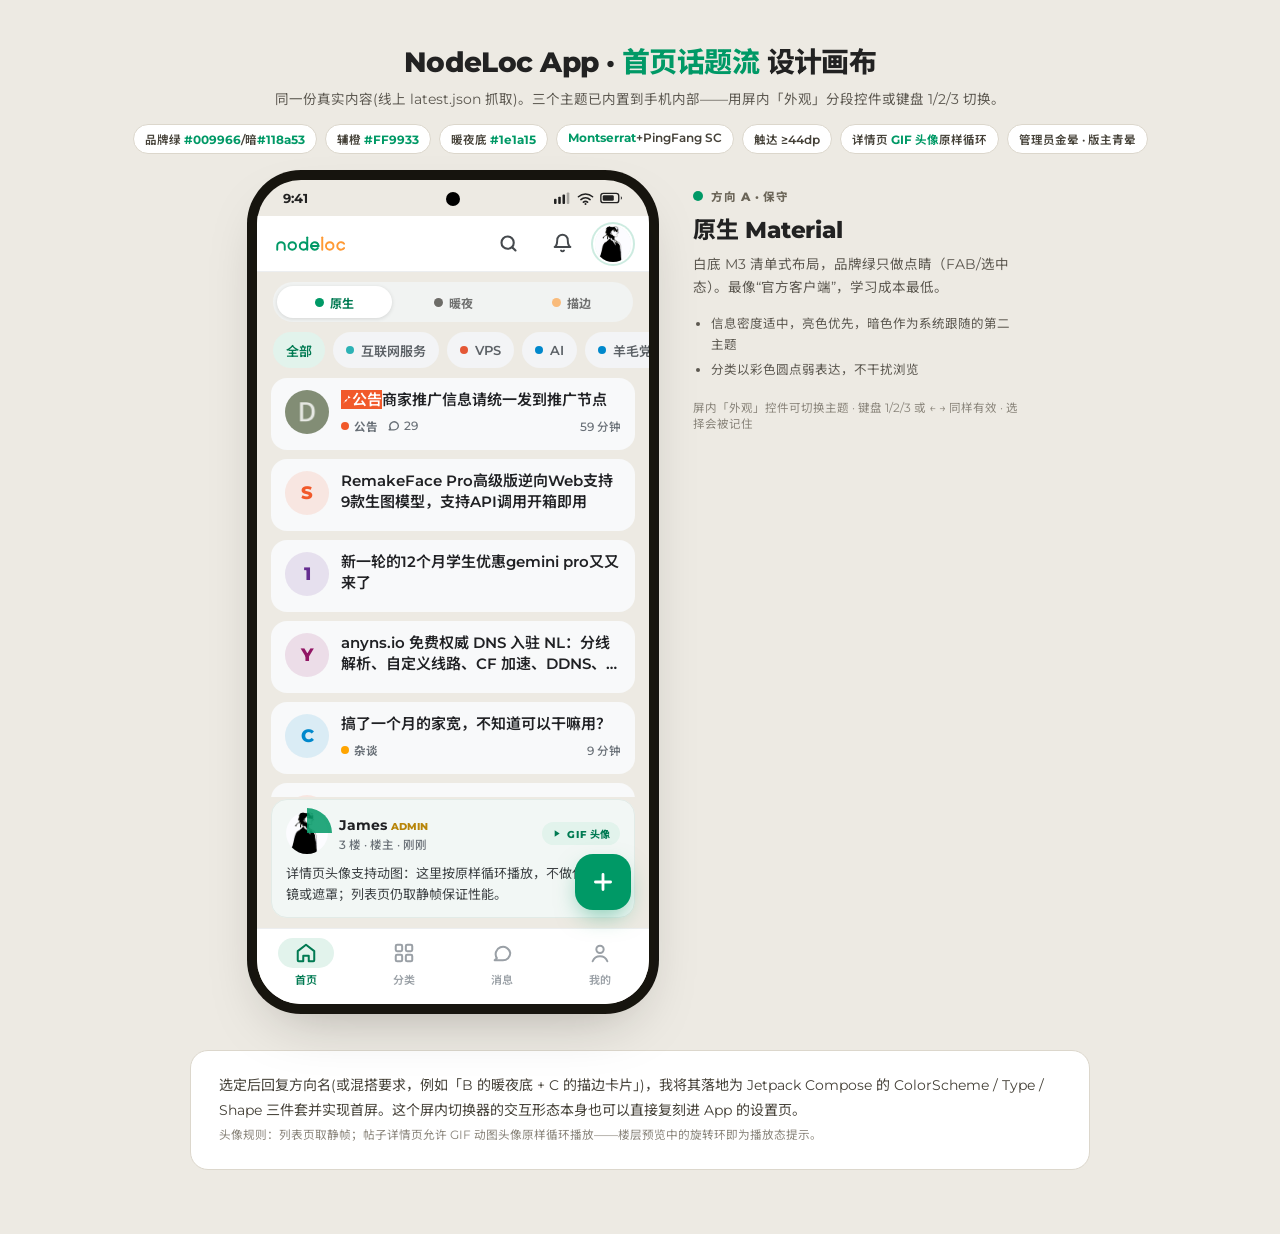
==== commit 291ed31c: "feat: 主题切换器移入手机屏内 + 修复文字溢出(元信息行/长标题/状态栏SVG化)" ====
--- a/design/index.html
+++ b/design/index.html
@@ -3,7 +3,7 @@
 <head>
 <meta charset="utf-8">
 <meta name="viewport" content="width=device-width,initial-scale=1">
-<title>NodeLoc App 设计画布 · 三向切换</title>
+<title>NodeLoc App 设计画布 · 屏内三主题切换</title>
 <link rel="preconnect" href="https://fonts.googleapis.com">
 <link href="https://fonts.googleapis.com/css2?family=Montserrat:wght@500;600;700;800&family=Noto+Sans+SC:wght@400;500;700&display=swap" rel="stylesheet">
 <style>
@@ -18,17 +18,6 @@
 .sys span{font-size:11.5px;font-weight:600;padding:6px 11px;border-radius:999px;background:#fff;color:#454138;border:1px solid #dcd7cc}
 .sys b{color:#009966}
 
-/* 切换器 */
-.switcher{display:flex;justify-content:center;gap:10px;margin:26px 0 22px;flex-wrap:wrap}
-.swbtn{display:inline-flex;align-items:center;gap:9px;padding:12px 20px;border-radius:999px;border:2px solid #d5cfc3;
-       background:#fff;font:inherit;font-size:14px;font-weight:700;color:#454138;cursor:pointer;
-       transition:transform .15s ease,border-color .15s ease,box-shadow .15s ease}
-.swbtn i{width:11px;height:11px;border-radius:50%;display:inline-block}
-.swbtn:hover{transform:translateY(-2px)}
-.swbtn.on{border-color:#222;color:#111;box-shadow:0 6px 18px -6px rgba(30,26,21,.35)}
-.kbd{font-size:10px;font-weight:800;background:#efece4;border:1px solid #d5cfc3;border-radius:5px;padding:1px 6px;margin-left:2px}
-
-/* 舞台 */
 .stage-wrap{display:flex;gap:44px;justify-content:center;align-items:flex-start;flex-wrap:wrap;max-width:1000px;margin:0 auto}
 .stage{width:392px;flex:none}
 .screen{position:relative;width:392px;height:824px;border-radius:44px;overflow:hidden;
@@ -50,45 +39,60 @@
 
 /* ===== 手机内部共享结构 ===== */
 .app{position:absolute;inset:0;display:flex;flex-direction:column}
-.sbar{height:38px;display:flex;align-items:center;justify-content:space-between;padding:0 26px;font-size:12.5px;font-weight:700;flex:none}
-.abar{height:58px;display:flex;align-items:center;gap:12px;padding:0 18px;flex:none;z-index:50}
+.sbar{height:36px;display:flex;align-items:center;justify-content:space-between;padding:0 26px;font-size:12.5px;font-weight:700;flex:none}
+.sbar .sicons{display:inline-flex;align-items:center;gap:6px}
+.abar{height:56px;display:flex;align-items:center;gap:12px;padding:0 18px;flex:none;z-index:50}
 .abar .logo{height:21px;display:block}
 .abar .grow{flex:1}
 .iconbtn{width:42px;height:42px;border-radius:50%;display:flex;align-items:center;justify-content:center;cursor:pointer}
 .me{position:relative;width:36px;height:36px;border-radius:50%}
 .me img{width:100%;height:100%;border-radius:50%;display:block;object-fit:cover}
-.chips{display:flex;gap:8px;padding:10px 16px 12px;overflow:hidden;flex:none}
+
+/* 屏内主题切换器 */
+.tsw{margin:10px 16px 2px;height:40px;flex:none;display:flex;align-items:center;gap:4px;
+     border-radius:999px;padding:4px;cursor:default}
+.tsw button{flex:1;height:32px;border:none;border-radius:999px;background:transparent;font:inherit;
+     font-size:12px;font-weight:700;display:inline-flex;align-items:center;justify-content:center;gap:6px;
+     cursor:pointer;color:inherit;opacity:.62;transition:background .15s,opacity .15s;white-space:nowrap;min-width:0;padding:0 6px}
+.tsw button i{width:9px;height:9px;border-radius:50%;flex:none}
+.tsw button.on{opacity:1}
+
+.chips{display:flex;gap:8px;padding:8px 16px 10px;overflow:hidden;flex:none}
 .chip{flex:none;height:36px;padding:0 13px;border-radius:999px;display:inline-flex;align-items:center;gap:7px;
       font-size:13px;font-weight:600;white-space:nowrap;cursor:pointer}
-.chip .dot{width:8px;height:8px;border-radius:50%}
-.list{flex:1;overflow:hidden;padding:2px 14px 8px;display:flex;flex-direction:column;gap:9px}
-.row{border-radius:16px;padding:12px 14px;display:flex;gap:12px;min-height:74px;cursor:pointer}
+.chip .dot{width:8px;height:8px;border-radius:50%;flex:none}
+.list{flex:1;overflow:hidden;padding:0 14px 8px;display:flex;flex-direction:column;gap:9px}
+.row{border-radius:16px;padding:12px 14px;display:flex;gap:12px;min-height:72px;cursor:pointer;overflow:hidden}
 .avwrap{width:44px;height:44px;flex:none}
 .av,.la{width:44px;height:44px;border-radius:50%;object-fit:cover;display:block}
 .la{display:flex;align-items:center;justify-content:center;font-weight:800;font-size:18px}
-.rmain{flex:1;min-width:0}
-.rtitle{font-size:15px;font-weight:600;line-height:1.38;display:-webkit-box;-webkit-line-clamp:2;-webkit-box-orient:vertical;overflow:hidden;text-wrap:pretty}
-.rmeta{display:flex;align-items:center;gap:11px;margin-top:7px;font-size:12px;font-weight:500}
-.rmeta .cat{display:inline-flex;align-items:center;gap:5px;font-weight:700}
-.rmeta .cat i{width:8px;height:8px;border-radius:50%}
-.rmeta .m{display:inline-flex;align-items:center;gap:4px}
-.pin{display:inline-flex;align-items:center;gap:4px;font-size:10.5px;font-weight:800;padding:2px 8px;border-radius:6px;letter-spacing:.05em;margin-right:6px;vertical-align:2px}
+.rmain{flex:1;min-width:0;overflow:hidden}
+.rtitle{font-size:15px;font-weight:600;line-height:1.38;display:-webkit-box;-webkit-line-clamp:2;-webkit-box-orient:vertical;
+        overflow:hidden;text-wrap:pretty;word-break:break-word}
+.rmeta{display:flex;align-items:center;gap:9px;margin-top:7px;font-size:11.5px;font-weight:500;
+       overflow:hidden;white-space:nowrap}
+.rmeta .cat{display:inline-flex;align-items:center;gap:5px;font-weight:700;flex:none}
+.rmeta .cat i{width:8px;height:8px;border-radius:50%;flex:none}
+.rmeta .m{display:inline-flex;align-items:center;gap:4px;flex:none}
+.rmeta .ago{margin-left:auto;flex:none;padding-left:4px}
 .hotf{color:#F1592A;font-weight:800}
-.floor{margin:2px 14px 10px;border-radius:16px;padding:12px 14px;flex:none}
-.floor .fh{display:flex;align-items:center;gap:11px}
+.floor{margin:2px 14px 10px;border-radius:16px;padding:12px 14px;flex:none;overflow:hidden}
+.floor .fh{display:flex;align-items:center;gap:11px;min-width:0}
 .floor .fav{position:relative;width:42px;height:42px;flex:none}
 .floor .fav img,.floor .fav .la{width:42px;height:42px;border-radius:50%}
-.floor .fn{font-size:13.5px;font-weight:700}
+.floor .fwho{min-width:0;flex:1}
+.floor .fn{font-size:13.5px;font-weight:700;white-space:nowrap;overflow:hidden;text-overflow:ellipsis}
 .floor .fs{font-size:11.5px;margin-top:2px;font-weight:500}
-.gifbadge{margin-left:auto;display:inline-flex;align-items:center;gap:5px;font-size:10px;font-weight:800;letter-spacing:.06em;padding:4px 9px;border-radius:999px;flex:none}
+.gifbadge{flex:none;display:inline-flex;align-items:center;gap:5px;font-size:10px;font-weight:800;letter-spacing:.06em;
+          padding:4px 9px;border-radius:999px}
 .floor p{font-size:13px;line-height:1.6;margin-top:9px;display:-webkit-box;-webkit-line-clamp:2;-webkit-box-orient:vertical;overflow:hidden;text-wrap:pretty}
 @keyframes gifring{to{transform:rotate(360deg)}}
 .gifring{position:absolute;inset:-4px;border-radius:50%;pointer-events:none}
-.nav{height:78px;display:flex;align-items:flex-start;padding-top:9px;flex:none}
+.nav{height:76px;display:flex;align-items:flex-start;padding-top:9px;flex:none}
 .nv{flex:1;display:flex;flex-direction:column;align-items:center;gap:3px;font-size:11px;font-weight:600;cursor:pointer}
 .nvpill{width:56px;height:30px;border-radius:999px;display:flex;align-items:center;justify-content:center}
-.fab{position:absolute;right:18px;bottom:96px;width:56px;height:56px;border-radius:18px;display:flex;align-items:center;justify-content:center;cursor:pointer;box-shadow:0 10px 24px -6px rgba(0,153,102,.5)}
-.fabc{position:absolute;left:50%;bottom:88px;transform:translateX(-50%);width:62px;height:62px;border-radius:50%;display:flex;align-items:center;justify-content:center;cursor:pointer}
+.fab{position:absolute;right:18px;bottom:94px;width:56px;height:56px;border-radius:18px;display:flex;align-items:center;justify-content:center;cursor:pointer;box-shadow:0 10px 24px -6px rgba(0,153,102,.5)}
+.fabc{position:absolute;left:50%;bottom:86px;transform:translateX(-50%);width:62px;height:62px;border-radius:50%;display:flex;align-items:center;justify-content:center;cursor:pointer}
 
 /* ===== A 原生 Material ===== */
 .dir-a .screen{background:#fff}
@@ -96,6 +100,8 @@
 .dir-a .abar{background:#fff;border-bottom:1px solid #eceef0}
 .dir-a .iconbtn{color:#45494d}
 .dir-a .me{box-shadow:0 0 0 2px #fff,0 0 0 4px #00996633}
+.dir-a .tsw{background:#f1f3f2}
+.dir-a .tsw button.on{background:#fff;color:#007a52;box-shadow:0 1px 4px rgba(0,0,0,.12)}
 .dir-a .chip{background:#f3f4f6;color:#5c6166}
 .dir-a .chip.on{background:#e2f3ec;color:#007a52}
 .dir-a .row{background:#f8f9fa}
@@ -120,9 +126,11 @@
 .dir-b .iconbtn{color:#b9ac99}
 .dir-b .me{animation:pulseB 3s ease-in-out infinite}
 @keyframes pulseB{0%,100%{box-shadow:0 0 0 2px #12100d,0 0 10px 2px rgba(245,191,3,.35)}50%{box-shadow:0 0 0 2px #12100d,0 0 20px 5px rgba(245,191,3,.6)}}
+.dir-b .tsw{background:#2a241d}
+.dir-b .tsw button.on{background:#3a332a;color:#3ecf82}
 .dir-b .chip{background:#2a241d;color:#b3a793}
 .dir-b .chip.on{background:#12331f;color:#3ecf82}
-.dir-b .row{background:#272119;border:1px solid #372f24;min-height:70px;padding:11px 13px}
+.dir-b .row{background:#272119;border:1px solid #372f24;min-height:68px;padding:11px 13px}
 .dir-b .rtitle{color:#e8e0d2}
 .dir-b .rmeta{color:#a39684}
 .dir-b .pin{background:#F1592A;color:#fff}
@@ -142,6 +150,9 @@
 .dir-c .abar .logo{height:26px}
 .dir-c .iconbtn{color:#223029;border:2px solid #223029;background:#fff}
 .dir-c .me{box-shadow:0 0 0 2px #faf5ec,0 0 0 4px #223029}
+.dir-c .tsw{background:#fff;border:2px solid #223029;border-radius:14px}
+.dir-c .tsw button{border-radius:10px}
+.dir-c .tsw button.on{background:#FF9933;color:#223029;box-shadow:2px 2px 0 #223029}
 .dir-c .chip{background:#fff;border:2px solid #223029;color:#223029;border-radius:12px}
 .dir-c .chip.on{background:#009966;border-color:#223029;color:#fff}
 .dir-c .chip:not(.on) .dot{outline:2px solid #223029;outline-offset:-2px}
@@ -163,15 +174,13 @@
 
 <header class="intro">
   <h1>NodeLoc App · <em>首页话题流</em> 设计画布</h1>
-  <p>同一份真实内容(线上 latest.json 抓取),三种视觉方向一键切换。色值与字体取自站点真实 CSS token。</p>
+  <p>同一份真实内容(线上 latest.json 抓取)。三个主题已内置到手机内部——用屏内「外观」分段控件或键盘 1/2/3 切换。</p>
   <div class="sys">
     <span>品牌绿 <b>#009966</b>/暗<b>#118a53</b></span><span>辅橙 <b>#FF9933</b></span>
     <span>暖夜底 <b>#1e1a15</b></span><span><b>Montserrat</b>+PingFang SC</span>
     <span>触达 ≥44dp</span><span>详情页 <b>GIF 头像</b>原样循环</span><span>管理员金晕 · 版主青晕</span>
   </div>
 </header>
-
-<div class="switcher" id="switcher"></div>
 
 <div class="stage-wrap">
   <div class="stage"><div class="screen dir-a" id="screen"></div></div>
@@ -180,13 +189,13 @@
     <h2 id="s-title"></h2>
     <p id="s-pitch"></p>
     <ul id="s-notes"></ul>
-    <div class="hint">快捷键:1 / 2 / 3 或 ← → 切换 · 选择会被记住</div>
+    <div class="hint">屏内「外观」控件可切换主题 · 键盘 1/2/3 或 ← → 同样有效 · 选择会被记住</div>
   </aside>
 </div>
 
 <footer class="pick">
   选定后回复方向名(或混搭要求，例如「B 的暖夜底 + C 的描边卡片」)，我将其落地为 Jetpack Compose 的
-  ColorScheme / Type / Shape 三件套并实现首屏。
+  ColorScheme / Type / Shape 三件套并实现首屏。这个屏内切换器的交互形态本身也可以直接复刻进 App 的设置页。
   <br><small style="color:#8a857b">头像规则：列表页取静帧；帖子详情页允许 GIF 动图头像原样循环播放——楼层预览中的旋转环即为播放态提示。</small>
 </footer>
 
@@ -203,27 +212,30 @@
  eye:'<svg width="14" height="14" viewBox="0 0 24 24" fill="none" stroke="currentColor" stroke-width="2.4" stroke-linecap="round" stroke-linejoin="round"><path d="M2 12s3.5-7 10-7 10 7 10 7-3.5 7-10 7-10-7-10-7z"/><circle cx="12" cy="12" r="3"/></svg>',
  flame:'<svg width="12" height="12" viewBox="0 0 24 24" fill="currentColor"><path d="M12 2c1 4-3 5-3 9a3 3 0 0 0 6 0c0-1.5-.8-2.4-.8-2.4S17 10 17 14a5 5 0 0 1-10 0C7 8 13 7 12 2z"/></svg>',
  pin:'<svg width="11" height="11" viewBox="0 0 24 24" fill="currentColor"><path d="M16 3l5 5-6 2-4 7-2-2-5 6 6-5-2-2 7-4z"/></svg>',
- gifplay:'<svg width="11" height="11" viewBox="0 0 24 24" fill="currentColor"><path d="M8 5v14l11-7z"/></svg>'
+ gifplay:'<svg width="11" height="11" viewBox="0 0 24 24" fill="currentColor"><path d="M8 5v14l11-7z"/></svg>',
+ sig:'<svg width="17" height="12" viewBox="0 0 20 14" fill="currentColor"><rect x="0" y="8" width="3" height="6" rx="1"/><rect x="5" y="5.5" width="3" height="8.5" rx="1"/><rect x="10" y="3" width="3" height="11" rx="1"/><rect x="15" y="0.5" width="3" height="13.5" rx="1" opacity=".35"/></svg>',
+ wifi:'<svg width="17" height="13" viewBox="0 0 24 18" fill="none" stroke="currentColor" stroke-width="2.2" stroke-linecap="round"><path d="M2 6.5a15 15 0 0 1 20 0"/><path d="M5.5 10.5a10 10 0 0 1 13 0"/><path d="M9 14.2a5 5 0 0 1 6 0"/><circle cx="12" cy="16.6" r="1.4" fill="currentColor" stroke="none"/></svg>',
+ batt:'<svg width="23" height="12" viewBox="0 0 27 13" fill="none" stroke="currentColor" stroke-width="1.6"><rect x="1" y="1" width="21" height="11" rx="3"/><rect x="3.2" y="3.2" width="13" height="6.6" rx="1.6" fill="currentColor" stroke="none"/><path d="M24.5 4.5v4a2.2 2.2 0 0 0 0-4z" fill="currentColor" stroke="none"/></svg>'
 };
 
 const ROWS=[
- {t:"商家推广信息请统一发到推广节点",cat:"公告",cc:"#F1592A",pin:1,p:29,l:41,v:680,u:"daryenr",av:"assets/avatar-daryenr.png",ago:"59 分钟"},
+ {t:"商家推广信息请统一发到推广节点",cat:"公告",cc:"#F1592A",pin:1,p:29,v:680,u:"daryenr",av:"assets/avatar-daryenr.png",ago:"59 分钟"},
  {t:"RemakeFace Pro高级版逆向Web支持9款生图模型，支持API调用开箱即用",cat:"AI",cc:"#0088CC",u:"shf_huang",ago:"7 分钟"},
- {t:"新一轮的12个月学生优惠gemini pro又又来了",cat:"羊毛党",cc:"#0088CC",hot:1,p:61,l:16,v:801,u:"153526739",ago:"8 分钟"},
+ {t:"新一轮的12个月学生优惠gemini pro又又来了",cat:"羊毛党",cc:"#0088CC",hot:1,p:61,v:801,u:"153526739",ago:"8 分钟"},
  {t:"anyns.io 免费权威 DNS 入驻 NL：分线解析、自定义线路、CF 加速、DDNS、API",cat:"推广",cc:"#921665",u:"yuqi9",ago:"8 分钟"},
  {t:"搞了一个月的家宽，不知道可以干嘛用？",cat:"杂谈",cc:"#FFA500",u:"cc1359",ago:"9 分钟"},
- {t:"浅浅优化CM大佬25年的杰作（提前祝大家过个小年）",cat:"AI",cc:"#0088CC",hot:1,p:210,l:73,v:1474,u:"Wcowin",ago:"9 分钟"}
+ {t:"浅浅优化CM大佬25年的杰作（提前祝大家过个小年）",cat:"AI",cc:"#0088CC",hot:1,p:210,v:1474,u:"Wcowin",ago:"9 分钟"}
 ];
 const CHIPS=[["全部",1],["互联网服务",0,"#2cb2b5"],["VPS",0,"#E45735"],["AI",0,"#0088CC"],["羊毛党",0,"#0088CC"],["数码与硬件",0,"#3184c4"],["优惠情报",0,"#dd3c3c"]];
 const PAL=["#0088CC","#F1592A","#549447","#921665","#E45735","#652D90"];
 const DIRS={
- a:{name:"原生 Material",dot:"#009966",level:"方向 A · 保守",dark:false,
+ a:{name:"原生 Material",short:"原生",dot:"#009966",level:"方向 A · 保守",dark:false,
     pitch:"白底 M3 清单式布局，品牌绿只做点睛（FAB/选中态）。最像“官方客户端”，学习成本最低。",
     notes:["信息密度适中，亮色优先，暗色作为系统跟随的第二主题","分类以彩色圆点弱表达，不干扰浏览"]},
- b:{name:"暖夜阅读",dot:"#1e1a15",level:"方向 B · 中间",dark:true,
+ b:{name:"暖夜阅读",short:"暖夜",dot:"#1e1a15",level:"方向 B · 中间",dark:true,
     pitch:"把站点招牌的暖棕黑暗色提为默认主题。密度更高，金晕/青晕等社区细节原生保留，适合重度用户。",
     notes:["暗底 #1e1a15 不是纯黑灰，是 NodeLoc 的识别度所在","管理员金色呼吸晕、版主青色系徽章"]},
- c:{name:"描边品牌",dot:"#FF9933",level:"方向 C · 激进",dark:false,
+ c:{name:"描边品牌",short:"描边",dot:"#FF9933",level:"方向 C · 激进",dark:false,
     pitch:"从 logo 的圆头描边语言出发：粗描边卡片、硬投影、纸感底、绿橙双色大胆撞。游戏化气质拉满。",
     notes:["公告做成旋转印章、热帖火焰计数，社区趣味显性化","GIF 徽章用橙色实块 + 步进旋转环，最有贴纸感"]}
 };
@@ -240,13 +252,18 @@
  (r.pin?'<span class="pin">'+ICONS.pin+'公告</span>':'')+r.t+'</div>'+
  '<div class="rmeta"><span class="cat"><i style="background:'+r.cc+'"></i>'+r.cat+'</span>'+
  (r.p?'<span class="m">'+ICONS.bubble+r.p+'</span>':'')+
- '<span class="m">'+ICONS.eye+r.v+'</span>'+
  (r.hot?'<span class="m hotf">'+ICONS.flame+'热</span>':'')+
- '<span class="m" style="margin-left:auto">'+r.ago+'</span></div></div></div>';
+ '<span class="ago">'+r.ago+'</span></div></div></div>';
 }
 function build(dir){
  const D=DIRS[dir],dark=D.dark;
  const logo='<img class="logo" src="assets/nodeloc-logo.svg" alt="NodeLoc">';
+ const tsw='<div class="tsw" role="tablist" aria-label="外观">'+
+   Object.keys(DIRS).map(k=>
+    '<button data-k="'+k+'" class="'+(k===dir?"on":"")+'" title="'+DIRS[k].name+'">'+
+    '<i style="background:'+DIRS[k].dot+';'+(k==="b"?"box-shadow:0 0 0 2px rgba(255,255,255,.25)":"")+'"></i>'+
+    DIRS[k].short+'</button>').join("")+
+   '</div>';
  const chips=CHIPS.map(c=>{
    const st=c[2]?'<span class="dot" style="background:'+c[2]+'"></span>':'';
    return '<span class="chip'+(c[1]?' on':'')+'">'+st+c[0]+'</span>';}).join('');
@@ -255,17 +272,18 @@
    return '<span class="nv'+(i===0?' on':'')+'"><span class="nvpill">'+ICONS[p[0]]+'</span>'+p[1]+'</span>';}).join('');
  const adminColor=dark?'#f5bf03':'#b8860b';
  let html='<div class="app">'+
- '<div class="sbar"><span>9:41</span><span>G▂▄▆ ᯤ ▮</span></div>'+
+ '<div class="sbar"><span>9:41</span><span class="sicons">'+ICONS.sig+ICONS.wifi+ICONS.batt+'</span></div>'+
  '<div class="abar">'+logo+'<span class="grow"></span>'+
    '<span class="iconbtn">'+ICONS.search+'</span>'+
    '<span class="iconbtn">'+ICONS.bell+'</span>'+
    '<span class="me"><img src="assets/avatar-james.png" alt=""></span></div>'+
+ tsw+
  '<div class="chips">'+chips+'</div>'+
  '<div class="list">'+ROWS.map(r=>rowHTML(r,dark)).join('')+'</div>'+
  '<div class="floor"><div class="fh">'+
    '<span class="fav"><span class="gifring"></span><img src="assets/avatar-james.png" alt=""></span>'+
-   '<div><div class="fn">James <span style="font-size:10px;font-weight:800;color:'+adminColor+'">ADMIN</span></div>'+
-   '<div class="fs">3 楼 · 楼主 · 刚刚</div></div>'+
+   '<span class="fwho"><span class="fn">James <span style="font-size:10px;font-weight:800;color:'+adminColor+'">ADMIN</span></span>'+
+   '<span class="fs" style="display:block">3 楼 · 楼主 · 刚刚</span></span>'+
    '<span class="gifbadge">'+ICONS.gifplay+'GIF 头像</span></div>'+
    '<p>详情页头像支持动图：这里按原样循环播放，不做任何滤镜或遮罩；列表页仍取静帧保证性能。</p></div>'+
  '<div class="nav">'+nav+'</div>';
@@ -275,15 +293,10 @@
 }
 
 const order=["a","b","c"],KEY="nodeloc-dir";
-let cur=(()=>{const v=localStorage.getItem(KEY);return order.includes(v)?v:"a";})();
-const screenEl=document.getElementById("screen"),sw=document.getElementById("switcher");
-
-sw.innerHTML=order.map(k=>
- '<button class="swbtn" data-k="'+k+'"><i style="background:'+DIRS[k].dot+'"></i>'+
- DIRS[k].name+'<span class="kbd">'+(order.indexOf(k)+1)+'</span></button>').join('');
+let cur=(()=>{try{const v=localStorage.getItem(KEY);return order.includes(v)?v:"a";}catch(e){return "a";}})();
+const screenEl=document.getElementById("screen");
 
 function render(){
- document.querySelectorAll(".swbtn").forEach(b=>b.classList.toggle("on",b.dataset.k===cur));
  const D=DIRS[cur];
  screenEl.style.opacity=0;
  setTimeout(()=>{
@@ -295,11 +308,12 @@
  document.getElementById("s-title").textContent=D.name;
  document.getElementById("s-pitch").textContent=D.pitch;
  document.getElementById("s-notes").innerHTML=D.notes.map(n=>"<li>"+n+"</li>").join("");
- localStorage.setItem(KEY,cur);
+ try{localStorage.setItem(KEY,cur);}catch(e){}
 }
-sw.addEventListener("click",e=>{
- const b=e.target.closest(".swbtn");
- if(b&&b.dataset.k!==cur){cur=b.dataset.k;render();}
+// 屏内切换:事件委托在持久存在的 screenEl 上
+screenEl.addEventListener("click",e=>{
+ const b=e.target.closest("[data-k]");
+ if(b&&order.includes(b.dataset.k)&&b.dataset.k!==cur){cur=b.dataset.k;render();}
 });
 document.addEventListener("keydown",e=>{
  if(e.key>="1"&&e.key<="3"){cur=order[e.key-1];render();}
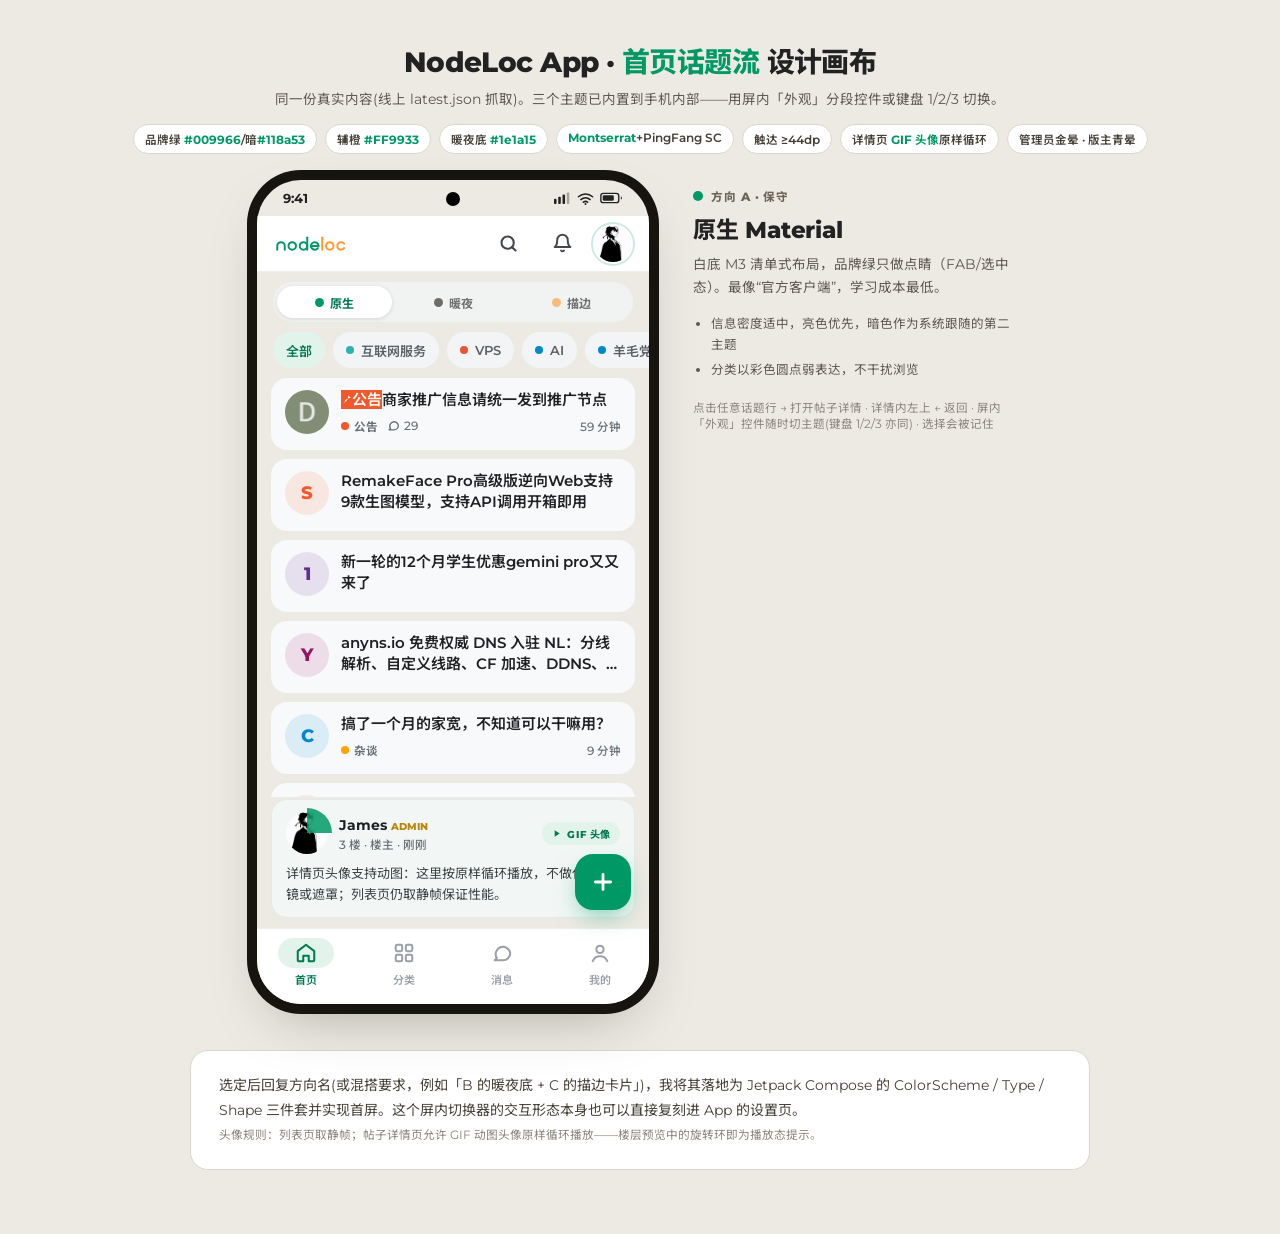
==== commit cd26c698: "feat: 帖子详情浏览界面(真实楼层/GIF头像环/回复条) + 列表详情双屏导航" ====
--- a/design/index.html
+++ b/design/index.html
@@ -168,6 +168,78 @@
 .dir-c .nav{background:#faf5ec;border-top:2px solid #223029}
 .dir-c .nv{color:#8a938d}
 .dir-c .nv.on{color:#223029;font-weight:800}
+/* ===== 帖子详情 ===== */
+.view{position:absolute;inset:0;display:flex;flex-direction:column}
+.app.push .view{animation:pushin .22s ease}
+.app.pop .view{animation:popin .2s ease}
+@keyframes pushin{from{opacity:.4;transform:translateX(30px)}to{opacity:1;transform:none}}
+@keyframes popin{from{opacity:.4;transform:translateX(-24px)}to{opacity:1;transform:none}}
+.dnav{height:56px;display:flex;align-items:center;gap:6px;padding:0 10px;flex:none;z-index:50}
+.backbtn,.dmore{width:42px;height:42px;border-radius:50%;display:flex;align-items:center;justify-content:center;cursor:pointer;flex:none}
+.dtitle{flex:1;min-width:0;font-size:14.5px;font-weight:700;white-space:nowrap;overflow:hidden;text-overflow:ellipsis}
+.dmeta{display:flex;align-items:center;gap:10px;padding:8px 18px 4px;font-size:11.5px;font-weight:600;flex:none;white-space:nowrap;overflow:hidden}
+.dmeta .cat{display:inline-flex;align-items:center;gap:5px;font-weight:700}
+.dstats{margin-left:auto;display:inline-flex;gap:11px;font-weight:500}
+.posts{flex:1;overflow:hidden;padding-bottom:6px}
+.post{display:flex;gap:12px;padding:12px 16px;border-bottom:1px solid transparent}
+.pav{position:relative;width:42px;height:42px;flex:none}
+.pav img,.pav .la{width:42px;height:42px;border-radius:50%;object-fit:cover;display:block}
+.pwho{flex:1;min-width:0}
+.pline{display:flex;align-items:center;gap:7px}
+.pn{font-size:13.5px;font-weight:700}
+.pbadge{font-size:9px;font-weight:800;letter-spacing:.06em;padding:1.5px 6px;border-radius:5px;flex:none;color:#fff;background:#b8860b}
+.pago{font-size:11px;margin-top:2px;display:block;font-weight:500}
+.pbody{display:block;font-size:13.5px;line-height:1.68;margin-top:7px;white-space:pre-line;text-wrap:pretty;overflow:hidden;display:-webkit-box;-webkit-line-clamp:9;-webkit-box-orient:vertical}
+.post:not(:first-child) .pbody{-webkit-line-clamp:4}
+.pact{display:flex;gap:22px;margin-top:9px;font-size:11.5px;font-weight:700}
+.pact span{display:inline-flex;align-items:center;gap:5px;cursor:pointer}
+.repl{padding:13px 16px 9px;font-size:10.5px;font-weight:800;letter-spacing:.12em;opacity:.6;flex:none}
+.composer{height:62px;flex:none;display:flex;align-items:center;gap:10px;padding:0 14px}
+.cinput{flex:1;height:42px;border-radius:999px;padding:0 16px;font:inherit;font-size:13px;display:flex;align-items:center;min-width:0}
+.csend{width:42px;height:42px;border-radius:50%;display:flex;align-items:center;justify-content:center;cursor:pointer;flex:none;color:#fff;background:#009966}
+/* A */
+.dir-a .dnav,.dir-a .dmeta,.dir-a .posts,.dir-a .composer{background:#fff}
+.dir-a .dnav{border-bottom:1px solid #eceef0}
+.dir-a .composer{border-top:1px solid #eceef0}
+.dir-a .backbtn,.dir-a .dmore{color:#45494d}
+.dir-a .dtitle{color:#202124}.dir-a .dmeta{color:#697077}
+.dir-a .post{border-bottom-color:#f1f3f4}
+.dir-a .pn{color:#202124}.dir-a .pago,.dir-a .repl{color:#697077}
+.dir-a .pbody{color:#3c4043}.dir-a .pact{color:#697077}
+.dir-a .cinput{background:#f1f3f2;color:#9aa0a6}
+.dir-c .csend{}
+/* B */
+.dir-b .dnav,.dir-b .dmeta,.dir-b .composer{background:#12100d}
+.dir-b .backbtn,.dir-b .dmore{color:#b9ac99}
+.dir-b .dtitle{color:#e8e0d2}.dir-b .dmeta{color:#a39684}
+.dir-b .post{border-bottom-color:#2c261e}
+.dir-b .pn{color:#efe7d8}.dir-b .pago,.dir-b .repl{color:#a39684}
+.dir-b .pbadge{background:#f5bf03;color:#12100d}
+.dir-b .pbody{color:#cfc4b1}.dir-b .pact{color:#8f8574}
+.dir-b .cinput{background:#2a241d;color:#8f8574}
+.dir-b .csend{background:#118a53}
+.dir-b .post .gifring{background:conic-gradient(#f5bf03 25%,transparent 0 100%)}
+/* C */
+.dir-c .dnav,.dir-c .dmeta,.dir-c .composer{background:#faf5ec}
+.dir-c .dnav{border-bottom:2px solid #223029}
+.dir-c .composer{border-top:2px solid #223029}
+.dir-c .backbtn,.dir-c .dmore{color:#223029;border:2px solid #223029;background:#fff;width:40px;height:40px}
+.dir-c .dtitle{color:#223029}.dir-c .dmeta{color:#68736d}
+.dir-c .post{border:2px solid #223029;background:#fff;border-radius:16px;margin:8px 14px 0;padding:12px 14px;box-shadow:3px 3px 0 rgba(34,48,41,.12)}
+.dir-c .post:first-child{margin-top:10px}
+.dir-c .pn{color:#223029}.dir-c .pago,.dir-c .repl{color:#68736d}
+.dir-c .pbadge{background:#FF9933;color:#223029;border:1.5px solid #223029}
+.dir-c .pbody{color:#414d47}.dir-c .pact{color:#68736d}
+.dir-c .cinput{background:#fff;border:2px solid #223029;color:#8a938d}
+.dir-c .csend{background:#FF9933;border:2px solid #223029;color:#223029;box-shadow:2px 2px 0 #223029}
+
+/* 按压反馈 */
+.chip:active,.nv:active{filter:brightness(.9);transform:scale(.97)}
+.row:active{filter:brightness(.95)}
+.iconbtn:active,.me:active{transform:scale(.92)}
+.fab:active,.fabc:active{transform:scale(.93)}
+.dir-c .fab:active{transform:scale(.93)}
+.tsw button:active{transform:scale(.96)}
 </style>
 </head>
 <body>
@@ -189,7 +261,7 @@
     <h2 id="s-title"></h2>
     <p id="s-pitch"></p>
     <ul id="s-notes"></ul>
-    <div class="hint">屏内「外观」控件可切换主题 · 键盘 1/2/3 或 ← → 同样有效 · 选择会被记住</div>
+    <div class="hint">点击任意话题行 → 打开帖子详情 · 详情内左上 ← 返回 · 屏内「外观」控件随时切主题(键盘 1/2/3 亦同) · 选择会被记住</div>
   </aside>
 </div>
 
@@ -215,7 +287,12 @@
  gifplay:'<svg width="11" height="11" viewBox="0 0 24 24" fill="currentColor"><path d="M8 5v14l11-7z"/></svg>',
  sig:'<svg width="17" height="12" viewBox="0 0 20 14" fill="currentColor"><rect x="0" y="8" width="3" height="6" rx="1"/><rect x="5" y="5.5" width="3" height="8.5" rx="1"/><rect x="10" y="3" width="3" height="11" rx="1"/><rect x="15" y="0.5" width="3" height="13.5" rx="1" opacity=".35"/></svg>',
  wifi:'<svg width="17" height="13" viewBox="0 0 24 18" fill="none" stroke="currentColor" stroke-width="2.2" stroke-linecap="round"><path d="M2 6.5a15 15 0 0 1 20 0"/><path d="M5.5 10.5a10 10 0 0 1 13 0"/><path d="M9 14.2a5 5 0 0 1 6 0"/><circle cx="12" cy="16.6" r="1.4" fill="currentColor" stroke="none"/></svg>',
- batt:'<svg width="23" height="12" viewBox="0 0 27 13" fill="none" stroke="currentColor" stroke-width="1.6"><rect x="1" y="1" width="21" height="11" rx="3"/><rect x="3.2" y="3.2" width="13" height="6.6" rx="1.6" fill="currentColor" stroke="none"/><path d="M24.5 4.5v4a2.2 2.2 0 0 0 0-4z" fill="currentColor" stroke="none"/></svg>'
+ batt:'<svg width="23" height="12" viewBox="0 0 27 13" fill="none" stroke="currentColor" stroke-width="1.6"><rect x="1" y="1" width="21" height="11" rx="3"/><rect x="3.2" y="3.2" width="13" height="6.6" rx="1.6" fill="currentColor" stroke="none"/><path d="M24.5 4.5v4a2.2 2.2 0 0 0 0-4z" fill="currentColor" stroke="none"/></svg>',
+ back:'<svg width="22" height="22" viewBox="0 0 24 24" fill="none" stroke="currentColor" stroke-width="2.4" stroke-linecap="round" stroke-linejoin="round"><path d="M19 12H5"/><path d="m12 19-7-7 7-7"/></svg>',
+ more:'<svg width="20" height="20" viewBox="0 0 24 24" fill="currentColor"><circle cx="5" cy="12" r="1.8"/><circle cx="12" cy="12" r="1.8"/><circle cx="19" cy="12" r="1.8"/></svg>',
+ heart:'<svg width="15" height="15" viewBox="0 0 24 24" fill="none" stroke="currentColor" stroke-width="2.2" stroke-linecap="round" stroke-linejoin="round"><path d="M19 14c1.5-1.5 2-3 2-4.5A4.5 4.5 0 0 0 16.5 5c-1.8 0-3.4 1-4.5 2.6C10.9 6 9.3 5 7.5 5A4.5 4.5 0 0 0 3 9.5c0 1.5.5 3 2 4.5l7 7z"/></svg>',
+ share:'<svg width="15" height="15" viewBox="0 0 24 24" fill="none" stroke="currentColor" stroke-width="2.2" stroke-linecap="round" stroke-linejoin="round"><circle cx="18" cy="5" r="3"/><circle cx="6" cy="12" r="3"/><circle cx="18" cy="19" r="3"/><path d="m8.6 13.5 6.8 4M15.4 6.5l-6.8 4"/></svg>',
+ send:'<svg width="20" height="20" viewBox="0 0 24 24" fill="none" stroke="currentColor" stroke-width="2.2" stroke-linecap="round" stroke-linejoin="round"><path d="m22 2-7 20-4-9-9-4z"/><path d="M22 2 11 13"/></svg>'
 };
 
 const ROWS=[
@@ -226,6 +303,8 @@
  {t:"搞了一个月的家宽，不知道可以干嘛用？",cat:"杂谈",cc:"#FFA500",u:"cc1359",ago:"9 分钟"},
  {t:"浅浅优化CM大佬25年的杰作（提前祝大家过个小年）",cat:"AI",cc:"#0088CC",hot:1,p:210,v:1474,u:"Wcowin",ago:"9 分钟"}
 ];
+
+const DETAIL={"title":"商家推广信息请统一发到推广节点","cat":"公告","catColor":"#F1592A","replies":28,"views":683,"posts":[{"n":1,"u":"James","av":"assets/avatar-James.png","likes":19,"ago":"7 天前","admin":1,"text":"最近有不少商家借抽奖名义推广，其实稍微核实一下就会发现，所谓的抽奖奖品本身就是商家在别处免费提供的。使用这些低价值的产品，打着福利的幌子来推广是不可取的。 同时，你让我们的认证商家怎么看。 \n\n社区需要健康持续的发展，离不开认证商家们的支持。所以，近期会坚决处理这些低价值的抽奖； 如果觉得确实奖品的价值较高，确实可以给社区的朋友带来福利，可以私聊我，经确认后再发布。\n\n以上规定对各类型商家均适用，请认真对待。\n\n感谢大家对NL的支持。\n\nNL管理组"},{"n":6,"u":"fluxproxy","av":"assets/avatar-fluxproxy.png","likes":3,"ago":"7 天前","admin":0,"text":"啊，我是看另一个商家发了两条，我说发一个看看，oh，no，话说，我们已经认证了，可以顺带一个我吗"},{"n":7,"u":"James","av":"assets/avatar-James.png","likes":2,"ago":"7 天前","admin":1,"text":"同一商家仅保留一个官方推广账号。"},{"n":9,"u":"WelderCastillero","av":"assets/avatar-WelderCastillero.png","likes":2,"ago":"7 天前","admin":0,"text":"拿免费的东西来推广可以,抽奖的话我认为应该搞点付费才能得到的"},{"n":10,"u":"GuDogShu","av":"assets/avatar-GuDogShu.png","likes":1,"ago":"7 天前","admin":0,"text":"现在可好，发推广里面没人抽奖了都…"}]};
 const CHIPS=[["全部",1],["互联网服务",0,"#2cb2b5"],["VPS",0,"#E45735"],["AI",0,"#0088CC"],["羊毛党",0,"#0088CC"],["数码与硬件",0,"#3184c4"],["优惠情报",0,"#dd3c3c"]];
 const PAL=["#0088CC","#F1592A","#549447","#921665","#E45735","#652D90"];
 const DIRS={
@@ -245,9 +324,9 @@
  const c=PAL[h%PAL.length];
  return '<div class="la" style="background:'+c+(dark?'26':'1f')+';color:'+c+'">'+u[0].toUpperCase()+'</div>';
 }
-function rowHTML(r,dark){
+function rowHTML(r,dark,i){
  const av=r.av?'<img class="av" src="'+r.av+'" alt="">':laHTML(r.u,dark);
- return '<div class="row"><div class="avwrap">'+av+'</div>'+
+ return '<div class="row" data-i="'+i+'"><div class="avwrap">'+av+'</div>'+
  '<div class="rmain"><div class="rtitle">'+
  (r.pin?'<span class="pin">'+ICONS.pin+'公告</span>':'')+r.t+'</div>'+
  '<div class="rmeta"><span class="cat"><i style="background:'+r.cc+'"></i>'+r.cat+'</span>'+
@@ -271,7 +350,7 @@
    const p=s.split('|');
    return '<span class="nv'+(i===0?' on':'')+'"><span class="nvpill">'+ICONS[p[0]]+'</span>'+p[1]+'</span>';}).join('');
  const adminColor=dark?'#f5bf03':'#b8860b';
- let html='<div class="app">'+
+ let html=
  '<div class="sbar"><span>9:41</span><span class="sicons">'+ICONS.sig+ICONS.wifi+ICONS.batt+'</span></div>'+
  '<div class="abar">'+logo+'<span class="grow"></span>'+
    '<span class="iconbtn">'+ICONS.search+'</span>'+
@@ -279,7 +358,7 @@
    '<span class="me"><img src="assets/avatar-james.png" alt=""></span></div>'+
  tsw+
  '<div class="chips">'+chips+'</div>'+
- '<div class="list">'+ROWS.map(r=>rowHTML(r,dark)).join('')+'</div>'+
+ '<div class="list">'+ROWS.map((r,i)=>rowHTML(r,dark,i)).join('')+'</div>'+
  '<div class="floor"><div class="fh">'+
    '<span class="fav"><span class="gifring"></span><img src="assets/avatar-james.png" alt=""></span>'+
    '<span class="fwho"><span class="fn">James <span style="font-size:10px;font-weight:800;color:'+adminColor+'">ADMIN</span></span>'+
@@ -289,19 +368,46 @@
  '<div class="nav">'+nav+'</div>';
  if(dir==='a')html+='<span class="fab">'+ICONS.plus+'</span>';
  if(dir==='c')html+='<span class="fabc" style="background:#FF9933;border:2.5px solid #223029;box-shadow:3px 3px 0 #223029;color:#223029">'+ICONS.plus+'</span>';
- return html+'</div>';
+ return html;
+}
+
+/* ===== 帖子详情屏 ===== */
+const STATE={screen:"list",idx:null};
+function buildDetailInner(dir,i){
+ const dark=DIRS[dir].dark,r=ROWS[i],esc=s=>s.replace(/&/g,"&amp;").replace(/</g,"&lt;");
+ const tsw='<div class="tsw" role="tablist">'+
+   Object.keys(DIRS).map(k=>'<button type="button" data-k="'+k+'" class="'+(k===dir?"on":"")+'" title="'+DIRS[k].name+'">'+
+     '<i style="background:'+DIRS[k].dot+'"></i>'+DIRS[k].short+'</button>').join("")+'</div>';
+ let h='<div class="dnav"><span class="backbtn" data-back title="返回列表">'+ICONS.back+'</span>'+
+   '<span class="dtitle">'+(r.pin?'<span class="pin">'+ICONS.pin+'公告</span>':'')+esc(r.t)+'</span>'+
+   '<span class="dmore">'+ICONS.more+'</span></div>'+tsw+
+   '<div class="dmeta"><span class="cat"><i class="cdot" style="width:8px;height:8px;border-radius:50%;display:inline-block;background:'+r.cc+'"></i>'+r.cat+'</span>'+
+   '<span>'+DETAIL.replies+' 回复</span><span>'+DETAIL.views+' 浏览</span></div><div class="posts">';
+ h+=DETAIL.posts.map(p=>{
+   const av=p.av?'<img src="'+p.av+'" alt="">':laHTML(p.u,dark);
+   return '<div class="post"><span class="pav">'+(p.admin?'<span class="gifring"></span>':'')+av+'</span>'+
+    '<span class="pwho"><span class="pline"><span class="pn">'+esc(p.u)+'</span>'+
+    (p.admin?'<span class="pbadge">ADMIN</span>':'')+'</span>'+
+    '<span class="pago">'+p.ago+' · '+p.n+' 楼</span>'+
+    '<span class="pbody">'+esc(p.text)+'</span>'+
+    '<span class="pact"><span>'+ICONS.heart+(p.likes||'')+'</span><span>'+ICONS.bubble+'回复</span><span>'+ICONS.share+'分享</span></span></span></div>';
+ }).join("");
+ h+='<div class="repl">共 '+DETAIL.replies+' 条回复 · 原型仅展示前 '+DETAIL.posts.length+' 条</div></div>';
+ h+='<div class="composer"><span class="cinput">回复此话题…</span><span class="csend">'+ICONS.send+'</span></div>';
+ return h;
 }
 
 const order=["a","b","c"],KEY="nodeloc-dir";
 let cur=(()=>{try{const v=localStorage.getItem(KEY);return order.includes(v)?v:"a";}catch(e){return "a";}})();
 const screenEl=document.getElementById("screen");
 
-function render(){
+function render(anim){
  const D=DIRS[cur];
  screenEl.style.opacity=0;
  setTimeout(()=>{
    screenEl.className="screen dir-"+cur;
-   screenEl.innerHTML='<div class="punch"></div>'+build(cur);
+   const inner=STATE.screen==="detail"?buildDetailInner(cur,STATE.idx):build(cur);
+   screenEl.innerHTML='<div class="punch"></div><div class="app '+(anim||'')+'"><div class="view">'+inner+'</div></div>';
    screenEl.style.opacity=1;
  },160);
  document.getElementById("s-tag").innerHTML='<i style="background:'+D.dot+'"></i>'+D.level;
@@ -313,7 +419,13 @@
 // 屏内切换:事件委托在持久存在的 screenEl 上
 screenEl.addEventListener("click",e=>{
  const b=e.target.closest("[data-k]");
- if(b&&order.includes(b.dataset.k)&&b.dataset.k!==cur){cur=b.dataset.k;render();}
+ if(b&&order.includes(b.dataset.k)){if(b.dataset.k!==cur){cur=b.dataset.k;render();}return;}
+ if(STATE.screen==="list"){
+   const r=e.target.closest(".row[data-i]");
+   if(r){STATE.idx=+r.dataset.i;STATE.screen="detail";render("push");}
+ }else if(e.target.closest("[data-back]")){
+   STATE.screen="list";render("pop");
+ }
 });
 document.addEventListener("keydown",e=>{
  if(e.key>="1"&&e.key<="3"){cur=order[e.key-1];render();}
